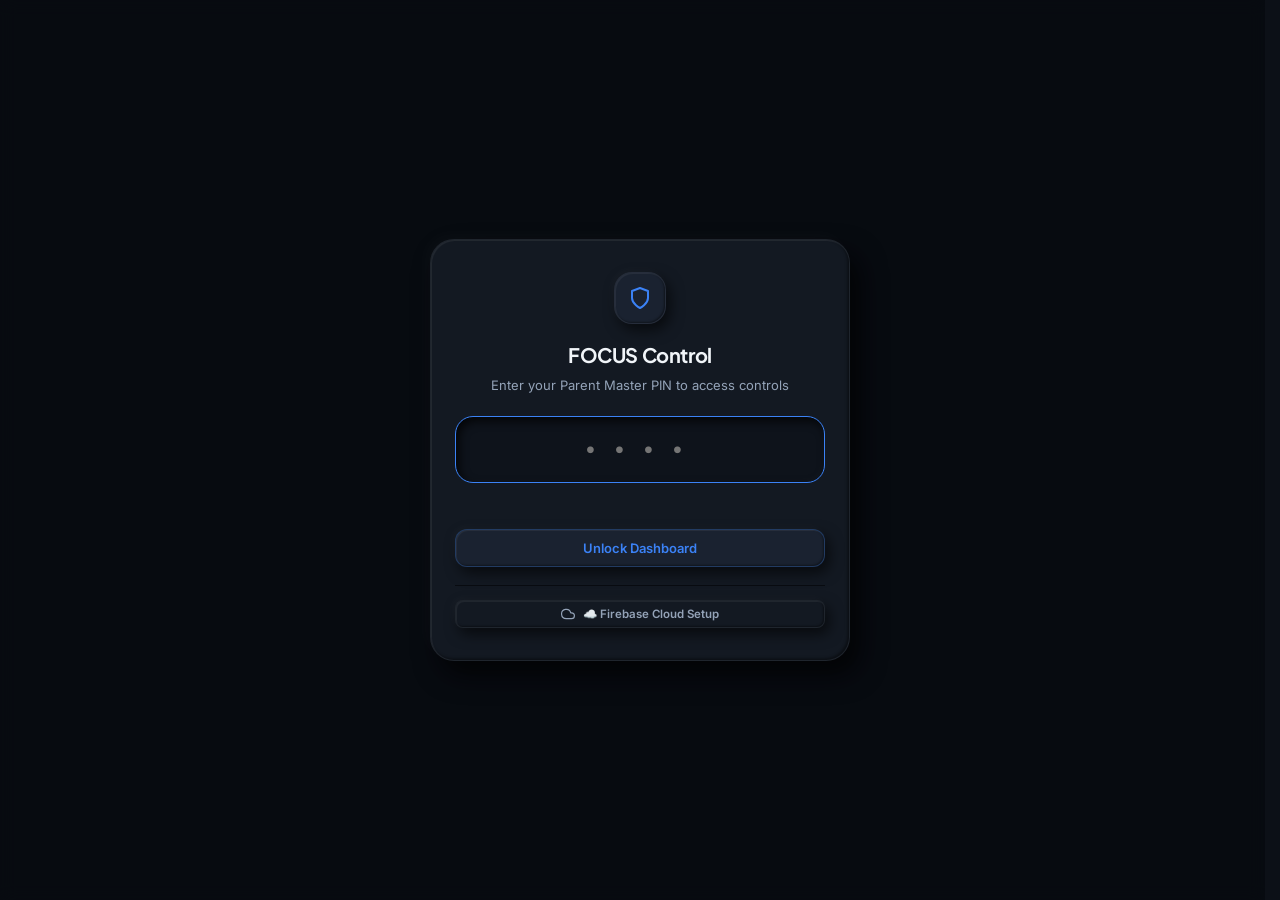
==== dashboard/index.html @ 0e3d41f2 "Add access requests notification system with Allow, Reject, View actions and Stitch-styled extension" ====
<!DOCTYPE html>
<html lang="en">

<head>
  <meta charset="UTF-8">
  <meta name="viewport"
    content="width=device-width, initial-scale=1.0, maximum-scale=1.0, user-scalable=no, viewport-fit=cover">
  <title>FOCUS | Parent Command Center</title>
  <link rel="stylesheet" href="style.css">
  <link rel="preconnect" href="https://fonts.googleapis.com">
  <link rel="preconnect" href="https://fonts.gstatic.com" crossorigin>
  <link
    href="https://fonts.googleapis.com/css2?family=Inter:wght@400;500;600;700&family=Plus+Jakarta+Sans:wght@500;600;700;800&family=JetBrains+Mono:wght@400;500;600&display=swap"
    rel="stylesheet">
</head>

<body>
  <!-- PIN Login Screen -->
  <div id="login-modal" class="modal-overlay">
    <div class="modal-card">
      <div class="brand-badge">
        <svg width="24" height="24" viewBox="0 0 24 24" fill="none" stroke="currentColor" stroke-width="2"
          stroke-linecap="round" stroke-linejoin="round">
          <path d="M12 22s8-4 8-10V5l-8-3-8 3v7c0 6 8 10 8 10z" />
        </svg>
      </div>
      <h2>FOCUS Control</h2>
      <p class="subtitle" id="login-subtitle">Enter Parent Master PIN to access console</p>

      <form id="login-form">
        <div class="pin-input-group">
          <input type="password" id="pin-input" maxlength="8" placeholder="••••" autocomplete="off" autofocus required
            inputmode="numeric">
        </div>
        <div id="login-error" class="error-msg"></div>
        <button type="submit" class="btn btn-primary btn-block">Unlock Dashboard</button>
      </form>

      <div style="margin-top: 18px; padding-top: 14px; border-top: 1px solid var(--border-rim); text-align: center;">
        <button type="button" id="login-cloud-btn" class="btn btn-secondary btn-sm" style="width: 100%;">
          <svg width="14" height="14" viewBox="0 0 24 24" fill="none" stroke="currentColor" stroke-width="2"
            stroke-linecap="round" stroke-linejoin="round">
            <path d="M18 10h-1.26A8 8 0 1 0 9 20h9a5 5 0 0 0 0-10z" />
          </svg>
          <span id="login-cloud-btn-text">Firebase Cloud Setup</span>
        </button>
      </div>
    </div>
  </div>

  <!-- Cloud Settings Modal (Global) -->
  <div id="cloud-modal" class="modal-overlay" style="display: none;">
    <div class="modal-card">
      <div class="brand-badge" style="color: var(--accent-sky);">
        <svg width="24" height="24" viewBox="0 0 24 24" fill="none" stroke="currentColor" stroke-width="2"
          stroke-linecap="round" stroke-linejoin="round">
          <path d="M18 10h-1.26A8 8 0 1 0 9 20h9a5 5 0 0 0 0-10z" />
        </svg>
      </div>
      <h2>Firebase Cloud Sync</h2>
      <p class="subtitle">Direct remote connection over 1,000+ km without ports or tunnels</p>

      <div style="margin-bottom: 12px; text-align: left;">
        <label
          style="display:block; font-size:11px; color:var(--text-dim); text-transform:uppercase; letter-spacing:0.04em; margin-bottom:5px; font-weight:600;">Database
          URL</label>
        <input type="text" id="cfg-fb-url" placeholder="https://your-project-rtdb.firebaseio.com"
          style="width: 100%; padding: 10px 12px; border-radius: var(--radius-md); border: 1px solid var(--border-rim); background: var(--bg-well); color: var(--text-main); font-size: 13px; outline: none;">
      </div>
      <div style="margin-bottom: 18px; text-align: left;">
        <label
          style="display:block; font-size:11px; color:var(--text-dim); text-transform:uppercase; letter-spacing:0.04em; margin-bottom:5px; font-weight:600;">Database
          Secret / Auth Token</label>
        <input type="password" id="cfg-fb-secret" placeholder="Paste your Firebase Secret here"
          style="width: 100%; padding: 10px 12px; border-radius: var(--radius-md); border: 1px solid var(--border-rim); background: var(--bg-well); color: var(--text-main); font-size: 13px; outline: none;">
      </div>

      <div style="display: flex; gap: 8px;">
        <button id="save-cloud-btn" class="btn btn-primary btn-block">Save Configuration</button>
        <button id="close-cloud-btn" class="btn btn-secondary">Close</button>
      </div>
    </div>
  </div>

  <!-- Main Dashboard App -->
  <div id="app-container" class="app-layout" style="display: none;">
    <!-- Top Header Bar -->
    <header class="header">
      <div class="brand">
        <div class="logo-icon">
          <svg width="20" height="20" viewBox="0 0 24 24" fill="none" stroke="currentColor" stroke-width="2"
            stroke-linecap="round" stroke-linejoin="round">
            <path d="M12 22s8-4 8-10V5l-8-3-8 3v7c0 6 8 10 8 10z" />
          </svg>
        </div>
        <div>
          <h1>FOCUS</h1>
          <span class="role-tag">Parent Command Center</span>
        </div>
      </div>
      <div class="status-container">
        <div class="status-pill online" id="status-pill">
          <span class="dot"></span>
          <span id="status-text">Connected</span>
        </div>
        <button id="cloud-cfg-btn" class="btn-icon" title="Cloud Setup">
          <svg width="15" height="15" viewBox="0 0 24 24" fill="none" stroke="currentColor" stroke-width="2"
            stroke-linecap="round" stroke-linejoin="round">
            <path d="M18 10h-1.26A8 8 0 1 0 9 20h9a5 5 0 0 0 0-10z" />
          </svg>
        </button>
        <button id="logout-btn" class="btn-icon" title="Lock Dashboard">
          <svg width="15" height="15" viewBox="0 0 24 24" fill="none" stroke="currentColor" stroke-width="2"
            stroke-linecap="round" stroke-linejoin="round">
            <rect x="3" y="11" width="18" height="11" rx="2" ry="2" />
            <path d="M7 11V7a5 5 0 0 1 10 0v4" />
          </svg>
        </button>
      </div>
    </header>

    <main class="content-grid">
      <!-- 1. System Power Actions -->
      <section class="card power-card">
        <div class="card-header">
          <h3>
            <div class="card-header-icon" style="color: var(--accent-sapphire);">
              <svg width="15" height="15" viewBox="0 0 24 24" fill="none" stroke="currentColor" stroke-width="2"
                stroke-linecap="round" stroke-linejoin="round">
                <polygon points="13 2 3 14 12 14 11 22 21 10 12 10 13 2" />
              </svg>
            </div>
            Hardware Power & Session
          </h3>
          <span class="badge">Win32 Native</span>
        </div>
        <div class="action-grid">
          <button class="btn btn-action" data-action="lock" id="btn-lock">
            <div class="btn-icon-large">
              <svg width="18" height="18" viewBox="0 0 24 24" fill="none" stroke="currentColor" stroke-width="2"
                stroke-linecap="round" stroke-linejoin="round">
                <rect x="3" y="11" width="18" height="11" rx="2" ry="2" />
                <path d="M7 11V7a5 5 0 0 1 10 0v4" />
              </svg>
            </div>
            <span class="btn-label">Lock PC</span>
          </button>
          <button class="btn btn-action" data-action="signout" id="btn-signout">
            <div class="btn-icon-large">
              <svg width="18" height="18" viewBox="0 0 24 24" fill="none" stroke="currentColor" stroke-width="2"
                stroke-linecap="round" stroke-linejoin="round">
                <path d="M9 21H5a2 2 0 0 1-2-2V5a2 2 0 0 1 2-2h4" />
                <polyline points="16 17 21 12 16 7" />
                <line x1="21" y1="12" x2="9" y2="12" />
              </svg>
            </div>
            <span class="btn-label">Sign Out</span>
          </button>
          <button class="btn btn-action" data-action="restart" id="btn-restart">
            <div class="btn-icon-large">
              <svg width="18" height="18" viewBox="0 0 24 24" fill="none" stroke="currentColor" stroke-width="2"
                stroke-linecap="round" stroke-linejoin="round">
                <polyline points="23 4 23 10 17 10" />
                <path d="M20.49 15a9 9 0 1 1-2.12-9.36L23 10" />
              </svg>
            </div>
            <span class="btn-label">Restart</span>
          </button>
          <button class="btn btn-action btn-danger" data-action="shutdown" id="btn-shutdown">
            <div class="btn-icon-large">
              <svg width="18" height="18" viewBox="0 0 24 24" fill="none" stroke="currentColor" stroke-width="2"
                stroke-linecap="round" stroke-linejoin="round">
                <path d="M18.36 6.64a9 9 0 1 1-12.73 0" />
                <line x1="12" y1="2" x2="12" y2="12" />
              </svg>
            </div>
            <span class="btn-label">Shutdown</span>
          </button>
        </div>
      </section>

      <!-- 2. Focus Mode & Keyboard Lock -->
      <section class="card">
        <div class="card-header">
          <h3>
            <div class="card-header-icon" style="color: var(--accent-indigo);">
              <svg width="15" height="15" viewBox="0 0 24 24" fill="none" stroke="currentColor" stroke-width="2"
                stroke-linecap="round" stroke-linejoin="round">
                <circle cx="12" cy="12" r="10" />
                <circle cx="12" cy="12" r="6" />
                <circle cx="12" cy="12" r="2" />
              </svg>
            </div>
            Focus Protocol & Input Guard
          </h3>
          <span class="badge badge-primary" id="focus-status-badge">Standby</span>
        </div>

        <!-- Focus Mode Toggle -->
        <div class="control-row">
          <div class="control-info">
            <h4>Strict Focus Mode</h4>
            <p><strong>OFF:</strong> Standard operation.<br><strong>ON:</strong> Restricts unapproved tasks &
              distractors.</p>
          </div>
          <label class="switch">
            <input type="checkbox" id="toggle-focus">
            <span class="slider"></span>
          </label>
        </div>

        <!-- Duration Selector -->
        <div class="duration-selector" id="duration-selector-wrap">
          <label>Lockout Duration:</label>
          <div class="duration-chips">
            <button class="chip active" data-mins="0">Unlimited</button>
            <button class="chip" data-mins="15">15m</button>
            <button class="chip" data-mins="30">30m</button>
            <button class="chip" data-mins="60">1h</button>
            <button class="chip" data-mins="120">2h</button>
          </div>
        </div>

        <hr class="divider">

        <!-- Keyboard Lock Toggle -->
        <div class="control-row">
          <div class="control-info">
            <h4>Hardware Keyboard Lock</h4>
            <p>Suppresses physical typing via low-level hook (Bypass: Ctrl+Alt+Shift+P)</p>
          </div>
          <label class="switch">
            <input type="checkbox" id="toggle-keylock">
            <span class="slider"></span>
          </label>
        </div>
      </section>

      <!-- 3. Browser Tab Limiter -->
      <section class="card">
        <div class="card-header">
          <h3>
            <div class="card-header-icon" style="color: var(--accent-amber);">
              <svg width="15" height="15" viewBox="0 0 24 24" fill="none" stroke="currentColor" stroke-width="2"
                stroke-linecap="round" stroke-linejoin="round">
                <path d="M14 2H6a2 2 0 0 0-2 2v16a2 2 0 0 0 2 2h12a2 2 0 0 0 2-2V8z" />
                <polyline points="14 2 14 8 20 8" />
                <line x1="16" y1="13" x2="8" y2="13" />
                <line x1="16" y1="17" x2="8" y2="17" />
                <polyline points="10 9 9 9 8 9" />
              </svg>
            </div>
            Browser Concurrency Limiter
          </h3>
          <span class="badge badge-accent" id="tab-count-badge">5 Tabs Max</span>
        </div>
        <p class="section-desc">Enforced in Chrome & Edge. Newly opened tabs exceeding this limit are terminated
          instantly.</p>

        <div class="tab-slider-wrap">
          <div class="slider-labels">
            <span>1 Tab (Strict)</span>
            <span id="tab-slider-val">5 Tabs</span>
            <span>15 Tabs</span>
          </div>
          <input type="range" id="tab-slider" min="1" max="15" value="5" step="1">
        </div>
      </section>

      <!-- 4. Live PC Monitor & Screen -->
      <section class="card">
        <div class="card-header">
          <h3>
            <div class="card-header-icon" style="color: var(--accent-emerald);">
              <svg width="15" height="15" viewBox="0 0 24 24" fill="none" stroke="currentColor" stroke-width="2"
                stroke-linecap="round" stroke-linejoin="round">
                <path d="M23 19a2 2 0 0 1-2 2H3a2 2 0 0 1-2-2V8a2 2 0 0 1 2-2h4l2-3h6l2 3h4a2 2 0 0 1 2 2z" />
                <circle cx="12" cy="13" r="4" />
              </svg>
            </div>
            Surveillance & Workstation Stream
          </h3>
          <button id="refresh-screen-btn" class="btn btn-sm btn-secondary">
            <svg width="13" height="13" viewBox="0 0 24 24" fill="none" stroke="currentColor" stroke-width="2"
              stroke-linecap="round" stroke-linejoin="round">
              <path d="M23 19a2 2 0 0 1-2 2H3a2 2 0 0 1-2-2V8a2 2 0 0 1 2-2h4l2-3h6l2 3h4a2 2 0 0 1 2 2z" />
              <circle cx="12" cy="13" r="4" />
            </svg>
            Screenshot
          </button>
        </div>

        <div class="monitor-info-box">
          <div class="info-row">
            <span class="info-label">Active App:</span>
            <span class="info-value highlight" id="active-app-name">Polling status...</span>
          </div>
          <div class="info-row">
            <span class="info-label">Window Title:</span>
            <span class="info-value" id="active-window-title">Idle</span>
          </div>
        </div>

        <!-- Screenshot Preview Container -->
        <div id="screenshot-container" class="screenshot-wrap" style="display: none;">
          <img id="screenshot-img" alt="Workstation Viewport Stream">
        </div>
      </section>

      <!-- 5. Access Requests & Notifications -->
      <section class="card full-width" id="section-access-requests">
        <div class="card-header">
          <h3>
            <div class="card-header-icon" style="color: var(--accent-emerald);">
              <svg width="15" height="15" viewBox="0 0 24 24" fill="none" stroke="currentColor" stroke-width="2"
                stroke-linecap="round" stroke-linejoin="round">
                <path d="M18 8A6 6 0 0 0 6 8c0 7-3 9-3 9h18s-3-2-3-9"></path>
                <path d="M13.73 21a2 2 0 0 1-3.46 0"></path>
              </svg>
            </div>
            Access Requests & Notifications
          </h3>
          <span class="badge badge-primary" id="pending-requests-badge">0 Pending</span>
        </div>
        <p class="section-desc">Study access requests submitted from your brother's PC. Approve to whitelist instantly,
          reject to dismiss, or view to inspect content first.</p>

        <div id="requests-list-container" class="requests-well">
          <div class="no-requests-msg" id="no-requests-placeholder">No pending access requests. System is operating
            normally.</div>
        </div>
      </section>

      <!-- 6. Whitelist Management -->
      <section class="card full-width">
        <div class="card-header">
          <h3>
            <div class="card-header-icon" style="color: var(--accent-violet);">
              <svg width="15" height="15" viewBox="0 0 24 24" fill="none" stroke="currentColor" stroke-width="2"
                stroke-linecap="round" stroke-linejoin="round">
                <path d="M22 11.08V12a10 10 0 1 1-5.93-9.14" />
                <polyline points="22 4 12 14.01 9 11.01" />
              </svg>
            </div>
            Whitelist Governance Tray
          </h3>
          <span class="badge">Policy Sync</span>
        </div>

        <div class="whitelist-tabs">
          <button class="tab-btn active" data-tab="apps">
            <span
              style="display:inline-block; width:6px; height:6px; border-radius:50%; background:var(--accent-sapphire); margin-right:4px;"></span>
            Allowed Apps
          </button>
          <button class="tab-btn" data-tab="sites">
            <span
              style="display:inline-block; width:6px; height:6px; border-radius:50%; background:var(--accent-emerald); margin-right:4px;"></span>
            Allowed Websites
          </button>
          <button class="tab-btn" data-tab="channels">
            <span
              style="display:inline-block; width:6px; height:6px; border-radius:50%; background:var(--accent-coral); margin-right:4px;"></span>
            YouTube Channels
          </button>
          <button class="tab-btn" data-tab="installed">
            <span
              style="display:inline-block; width:6px; height:6px; border-radius:50%; background:var(--accent-violet); margin-right:4px;"></span>
            Installed Software
          </button>
        </div>

        <!-- Apps Panel -->
        <div class="tab-panel active" id="panel-apps">
          <div class="tag-input-row">
            <input type="text" id="input-app" placeholder="e.g. code.exe, word.exe, notepad.exe">
            <button class="btn btn-primary" id="btn-add-app">+ Add</button>
          </div>
          <div class="tag-cloud" id="tag-cloud-apps"></div>
        </div>

        <!-- Websites Panel -->
        <div class="tab-panel" id="panel-sites">
          <div class="tag-input-row">
            <input type="text" id="input-site" placeholder="e.g. khanacademy.org, wikipedia.org, github.com">
            <button class="btn btn-primary" id="btn-add-site">+ Add</button>
          </div>
          <div class="tag-cloud" id="tag-cloud-sites"></div>
        </div>

        <!-- YouTube Channels Panel -->
        <div class="tab-panel" id="panel-channels">
          <div class="tag-input-row">
            <input type="text" id="input-channel" placeholder="e.g. @freecodecamp, @khanacademy, @veritasium">
            <button class="btn btn-primary" id="btn-add-channel">+ Add</button>
          </div>
          <div class="tag-cloud" id="tag-cloud-channels"></div>
        </div>

        <!-- Installed Apps Panel -->
        <div class="tab-panel" id="panel-installed">
          <div class="tag-input-row">
            <input type="text" id="search-installed"
              placeholder="Search registry software (e.g. Chrome, Blender, VS Code)...">
            <button class="btn btn-secondary" id="btn-refresh-installed">Scan</button>
          </div>
          <div id="installed-apps-list" class="installed-apps-table">
            <div style="color: var(--text-dim); padding: 14px;">Querying installed workstation software...</div>
          </div>
        </div>
      </section>

      <!-- 6. Remote App Maintenance & GitHub Sync -->
      <section class="card full-width">
        <div class="card-header">
          <h3>
            <div class="card-header-icon" style="color: var(--accent-sky);">
              <svg width="15" height="15" viewBox="0 0 24 24" fill="none" stroke="currentColor" stroke-width="2"
                stroke-linecap="round" stroke-linejoin="round">
                <polyline points="16 18 22 12 16 6" />
                <polyline points="8 6 2 12 8 18" />
              </svg>
            </div>
            Remote Maintenance & Code Sync
          </h3>
        </div>
        <p class="section-desc">
          Pulls latest updates, bug fixes, and security patches from GitHub origin main directly onto the workstation.
          The background sentinel watchdog automatically resurrects the service with zero physical intervention
          required.
        </p>
        <div style="display: flex; flex-direction: column; gap: 10px;">
          <div style="display: flex; gap: 10px; align-items: center; flex-wrap: wrap;">
            <button id="btn-remote-update" class="btn btn-primary">
              <svg width="14" height="14" viewBox="0 0 24 24" fill="none" stroke="currentColor" stroke-width="2"
                stroke-linecap="round" stroke-linejoin="round">
                <polyline points="23 4 23 10 17 10" />
                <path d="M20.49 15a9 9 0 1 1-2.12-9.36L23 10" />
              </svg>
              <span id="btn-remote-update-text">Sync & Update from GitHub</span>
            </button>
            <span id="update-status-badge" class="badge" style="display: none;"></span>
          </div>
          <div id="update-output-box"
            style="display: none; background: var(--bg-well-deep); box-shadow: var(--neu-recessed); border: 1px solid var(--border-rim); border-radius: var(--radius-md); padding: 12px; font-family: 'JetBrains Mono', monospace; font-size: 11px; color: var(--accent-emerald); white-space: pre-wrap; max-height: 160px; overflow-y: auto;">
          </div>
        </div>
      </section>
    </main>
  </div>

  <script src="app.js"></script>
</body>

</html>
---- dashboard/style.css ----
/**
 * FOCUS Parent Command Center
 * Professional Dark Neumorphism Design System (Mobile-First & Tactile Industrial)
 * Balanced & Harmonious Hardware Color Tones • 100% Touch Responsive
 */

@import url('https://fonts.googleapis.com/css2?family=Inter:wght@400;500;600;700&family=Plus+Jakarta+Sans:wght@500;600;700;800&family=JetBrains+Mono:wght@400;500;600&display=swap');

:root {
  /* Midnight Slate Substrates */
  --bg-canvas: #0c1017;
  --bg-panel: #131922;
  --bg-panel-high: #1a2230;
  --bg-panel-highest: #222c3d;
  --bg-well: #0e131b;
  --bg-well-deep: #080b10;

  /* Structural Borders */
  --border-subtle: rgba(255, 255, 255, 0.05);
  --border-rim: rgba(0, 0, 0, 0.5);

  /* Curated Hardware Color Accents (Professional, non-neon, powder-finish) */
  --accent-sapphire: #3b82f6;
  --accent-sapphire-dim: rgba(59, 130, 246, 0.15);
  --accent-indigo: #6366f1;
  --accent-indigo-dim: rgba(99, 102, 241, 0.15);
  --accent-emerald: #10b981;
  --accent-emerald-dim: rgba(16, 185, 129, 0.15);
  --accent-amber: #f59e0b;
  --accent-amber-dim: rgba(245, 158, 11, 0.15);
  --accent-coral: #ef4444;
  --accent-coral-dim: rgba(239, 68, 68, 0.15);
  --accent-violet: #8b5cf6;
  --accent-violet-dim: rgba(139, 92, 246, 0.15);
  --accent-sky: #0ea5e9;

  /* Typography Colors */
  --text-main: #f1f5f9;
  --text-secondary: #94a3b8;
  --text-dim: #64748b;
  --text-inverse: #0b0f17;

  /* Dual-Direction Neumorphic Shadow Tokens */
  --neu-extrusion: 10px 14px 26px rgba(0, 0, 0, 0.65), -5px -5px 16px rgba(255, 255, 255, 0.025),
    inset 1px 1px 1px rgba(255, 255, 255, 0.08), inset -1.5px -1.5px 3px rgba(0, 0, 0, 0.45);

  --neu-extrusion-sm: 4px 6px 14px rgba(0, 0, 0, 0.6), -2px -2px 8px rgba(255, 255, 255, 0.03),
    inset 1px 1px 1px rgba(255, 255, 255, 0.07), inset -1px -1px 2px rgba(0, 0, 0, 0.4);

  --neu-recessed: inset 3px 4px 10px rgba(0, 0, 0, 0.75), inset -2px -2px 6px rgba(255, 255, 255, 0.025);
  --neu-recessed-shallow: inset 2px 2px 6px rgba(0, 0, 0, 0.6), inset -1px -1px 3px rgba(255, 255, 255, 0.02);

  --neu-pressed: 1px 2px 4px rgba(0, 0, 0, 0.45), inset 2px 3px 7px rgba(0, 0, 0, 0.75), inset -1px -1px 2px rgba(255, 255, 255, 0.03);

  /* Ergonomic Radii */
  --radius-sm: 8px;
  --radius-md: 12px;
  --radius-lg: 18px;
  --radius-xl: 24px;
  --radius-full: 9999px;

  /* Motion */
  --anim-fast: 0.16s cubic-bezier(0.25, 1, 0.5, 1);
}

/* Base Reset */
*,
*::before,
*::after {
  box-sizing: border-box;
  margin: 0;
  padding: 0;
  -webkit-tap-highlight-color: transparent;
}

html {
  color-scheme: dark;
  scrollbar-gutter: stable;
  overflow-y: scroll;
}

body {
  background-color: var(--bg-canvas);
  color: var(--text-main);
  font-family: 'Inter', -apple-system, BlinkMacSystemFont, sans-serif;
  line-height: 1.5;
  min-height: 100vh;
  display: flex;
  flex-direction: column;
  overflow-x: hidden;
}

/* Typography */
h1,
h2,
h3,
h4,
.brand-text {
  font-family: 'Plus Jakarta Sans', sans-serif;
  letter-spacing: -0.02em;
  font-weight: 700;
}

/* Modal Overlay */
.modal-overlay {
  position: fixed;
  inset: 0;
  background: rgba(8, 11, 16, 0.94);
  backdrop-filter: blur(8px);
  display: flex;
  align-items: center;
  justify-content: center;
  z-index: 1000;
  padding: 16px;
}

.modal-card {
  background: var(--bg-panel);
  box-shadow: var(--neu-extrusion);
  border: 1px solid var(--border-subtle);
  border-radius: var(--radius-xl);
  padding: 32px 24px;
  max-width: 420px;
  width: 100%;
  text-align: center;
}

.brand-badge {
  width: 52px;
  height: 52px;
  margin: 0 auto 16px;
  border-radius: var(--radius-lg);
  background: var(--bg-panel-high);
  box-shadow: var(--neu-extrusion-sm);
  display: flex;
  align-items: center;
  justify-content: center;
  color: var(--accent-sapphire);
  border: 1px solid var(--border-subtle);
}

.modal-card h2 {
  font-size: 20px;
  margin-bottom: 6px;
  color: var(--text-main);
}

.subtitle {
  color: var(--text-secondary);
  font-size: 13px;
  margin-bottom: 22px;
  line-height: 1.45;
}

.pin-input-group {
  margin-bottom: 14px;
}

.pin-input-group input {
  width: 100%;
  font-family: 'JetBrains Mono', monospace;
  font-size: 28px;
  letter-spacing: 12px;
  text-align: center;
  padding: 14px;
  border-radius: var(--radius-lg);
  border: 1px solid var(--border-rim);
  background: var(--bg-well);
  box-shadow: var(--neu-recessed);
  color: var(--text-main);
  outline: none;
  transition: var(--anim-fast);
}

.pin-input-group input:focus {
  border-color: var(--accent-sapphire);
}

.error-msg {
  color: var(--accent-coral);
  font-size: 12px;
  font-weight: 500;
  min-height: 18px;
  margin-bottom: 14px;
}

/* App Container Layout (Mobile-First) */
.app-layout {
  max-width: 1140px;
  margin: 0 auto;
  width: 100%;
  padding: 14px 14px 80px;
  display: flex;
  flex-direction: column;
  gap: 16px;
}

@media (min-width: 640px) {
  .app-layout {
    padding: 24px 20px 80px;
    gap: 22px;
  }
}

/* Top Header Bar */
.header {
  display: flex;
  align-items: center;
  justify-content: space-between;
  padding: 12px 14px;
  background: var(--bg-panel);
  box-shadow: var(--neu-extrusion);
  border: 1px solid var(--border-subtle);
  border-radius: var(--radius-lg);
}

@media (min-width: 640px) {
  .header {
    padding: 16px 20px;
  }
}

.brand {
  display: flex;
  align-items: center;
  gap: 10px;
}

@media (min-width: 640px) {
  .brand {
    gap: 14px;
  }
}

.logo-icon {
  width: 38px;
  height: 38px;
  border-radius: var(--radius-md);
  background: var(--bg-panel-high);
  box-shadow: var(--neu-extrusion-sm);
  display: flex;
  align-items: center;
  justify-content: center;
  color: var(--accent-sapphire);
  border: 1px solid var(--border-subtle);
  flex-shrink: 0;
}

@media (min-width: 640px) {
  .logo-icon {
    width: 42px;
    height: 42px;
  }
}

.brand h1 {
  font-size: 16px;
  line-height: 1.1;
  color: var(--text-main);
}

@media (min-width: 640px) {
  .brand h1 {
    font-size: 18px;
  }
}

.role-tag {
  font-size: 10px;
  color: var(--text-dim);
  text-transform: uppercase;
  letter-spacing: 0.05em;
  font-weight: 600;
  display: block;
}

@media (min-width: 640px) {
  .role-tag {
    font-size: 11px;
  }
}

.status-container {
  display: flex;
  align-items: center;
  gap: 8px;
}

@media (min-width: 640px) {
  .status-container {
    gap: 10px;
  }
}

.status-pill {
  display: inline-flex;
  align-items: center;
  gap: 6px;
  padding: 5px 10px;
  border-radius: var(--radius-full);
  background: var(--bg-well);
  box-shadow: var(--neu-recessed-shallow);
  border: 1px solid var(--border-rim);
  font-size: 11px;
  font-weight: 600;
  color: var(--text-secondary);
}

@media (min-width: 640px) {
  .status-pill {
    padding: 6px 14px;
    font-size: 12px;
    gap: 8px;
  }
}

.status-pill .dot {
  width: 7px;
  height: 7px;
  border-radius: var(--radius-full);
  background: var(--text-dim);
  flex-shrink: 0;
}

.status-pill.online {
  color: var(--accent-emerald);
  border-color: rgba(16, 185, 129, 0.3);
}

.status-pill.online .dot {
  background: var(--accent-emerald);
  box-shadow: 0 0 6px rgba(16, 185, 129, 0.5);
}

.status-pill.offline {
  color: var(--accent-coral);
  border-color: rgba(239, 68, 68, 0.3);
}

.status-pill.offline .dot {
  background: var(--accent-coral);
}

.emergency-shortcut-badge {
  display: none;
  align-items: center;
  gap: 6px;
  padding: 6px 12px;
  border-radius: var(--radius-md);
  background: var(--bg-well);
  box-shadow: var(--neu-recessed-shallow);
  border: 1px solid var(--border-rim);
  font-family: 'JetBrains Mono', monospace;
  font-size: 11px;
  color: var(--accent-amber);
}

@media (min-width: 900px) {
  .emergency-shortcut-badge {
    display: inline-flex;
  }
}

/* Tactile Icon Buttons */
.btn-icon {
  width: 36px;
  height: 36px;
  border-radius: var(--radius-md);
  background: var(--bg-panel-high);
  box-shadow: var(--neu-extrusion-sm);
  border: 1px solid var(--border-subtle);
  color: var(--text-secondary);
  display: flex;
  align-items: center;
  justify-content: center;
  cursor: pointer;
  transition: var(--anim-fast);
  outline: none;
  flex-shrink: 0;
}

@media (min-width: 640px) {
  .btn-icon {
    width: 38px;
    height: 38px;
  }
}

.btn-icon:hover {
  color: var(--text-main);
  border-color: rgba(255, 255, 255, 0.1);
}

.btn-icon:active {
  box-shadow: var(--neu-pressed);
  transform: translateY(1px);
}

/* Grid Layout */
.content-grid {
  display: grid;
  grid-template-columns: minmax(0, 1fr);
  gap: 16px;
}

@media (min-width: 860px) {
  .content-grid {
    grid-template-columns: repeat(2, minmax(0, 1fr));
    gap: 20px;
  }

  .full-width {
    grid-column: span 2;
  }
}

/* Neumorphic Cards */
.card {
  background: var(--bg-panel);
  box-shadow: var(--neu-extrusion);
  border: 1px solid var(--border-subtle);
  border-radius: var(--radius-lg);
  padding: 16px;
  display: flex;
  flex-direction: column;
  gap: 14px;
  min-width: 0;
  overflow: hidden;
  contain: paint;
}

@media (min-width: 640px) {
  .card {
    padding: 22px;
    gap: 18px;
  }
}

.card-header {
  display: flex;
  align-items: center;
  justify-content: space-between;
  gap: 8px;
}

.card-header h3 {
  font-size: 15px;
  color: var(--text-main);
  display: flex;
  align-items: center;
  gap: 8px;
}

@media (min-width: 640px) {
  .card-header h3 {
    font-size: 16px;
  }
}

.card-header-icon {
  display: inline-flex;
  align-items: center;
  justify-content: center;
  width: 24px;
  height: 24px;
  border-radius: var(--radius-sm);
  background: var(--bg-well);
  box-shadow: var(--neu-recessed-shallow);
  border: 1px solid var(--border-rim);
  flex-shrink: 0;
}

.section-desc {
  font-size: 12px;
  color: var(--text-dim);
  line-height: 1.45;
}

/* Badges */
.badge {
  font-size: 11px;
  font-weight: 600;
  padding: 3px 9px;
  border-radius: var(--radius-sm);
  background: var(--bg-well);
  box-shadow: var(--neu-recessed-shallow);
  border: 1px solid var(--border-rim);
  color: var(--text-secondary);
  letter-spacing: 0.02em;
  white-space: nowrap;
}

.badge-primary {
  color: var(--accent-sapphire);
  background: var(--accent-sapphire-dim);
  border-color: rgba(59, 130, 246, 0.3);
}

.badge-accent {
  color: var(--accent-amber);
  background: var(--accent-amber-dim);
  border-color: rgba(245, 158, 11, 0.3);
}

.badge-success {
  color: var(--accent-emerald);
  background: var(--accent-emerald-dim);
  border-color: rgba(16, 185, 129, 0.3);
}

/* Section 1: Power Action Buttons Grid */
.action-grid {
  display: grid;
  grid-template-columns: repeat(2, 1fr);
  gap: 12px;
}

@media (min-width: 640px) {
  .action-grid {
    grid-template-columns: repeat(4, 1fr);
    gap: 14px;
  }
}

.btn-action {
  background: var(--bg-panel-high);
  box-shadow: var(--neu-extrusion-sm);
  border: 1px solid var(--border-subtle);
  border-radius: var(--radius-md);
  padding: 14px 10px;
  display: flex;
  flex-direction: column;
  align-items: center;
  gap: 8px;
  cursor: pointer;
  color: var(--text-main);
  transition: var(--anim-fast);
  outline: none;
  min-height: 88px;
  justify-content: center;
}

.btn-action:hover {
  color: #fff;
  border-color: rgba(255, 255, 255, 0.1);
}

.btn-action:active {
  box-shadow: var(--neu-pressed);
  transform: translateY(1.5px);
}

.btn-icon-large {
  width: 38px;
  height: 38px;
  border-radius: var(--radius-md);
  background: var(--bg-well);
  box-shadow: var(--neu-recessed-shallow);
  border: 1px solid var(--border-rim);
  display: flex;
  align-items: center;
  justify-content: center;
  transition: var(--anim-fast);
}

/* Individual Power Button Colors */
#btn-lock .btn-icon-large {
  color: var(--accent-sapphire);
  border-color: rgba(59, 130, 246, 0.25);
  background: rgba(59, 130, 246, 0.08);
}

#btn-signout .btn-icon-large {
  color: var(--accent-amber);
  border-color: rgba(245, 158, 11, 0.25);
  background: rgba(245, 158, 11, 0.08);
}

#btn-restart .btn-icon-large {
  color: var(--accent-emerald);
  border-color: rgba(16, 185, 129, 0.25);
  background: rgba(16, 185, 129, 0.08);
}

#btn-shutdown .btn-icon-large {
  color: var(--accent-coral);
  border-color: rgba(239, 68, 68, 0.25);
  background: rgba(239, 68, 68, 0.08);
}

.btn-label {
  font-size: 12px;
  font-weight: 600;
  text-align: center;
}

@media (min-width: 640px) {
  .btn-label {
    font-size: 13px;
  }
}

/* Section 2: Controls & Chunky Recessed Toggle Switches */
.control-row {
  display: flex;
  align-items: center;
  justify-content: space-between;
  gap: 12px;
}

.control-info h4 {
  font-size: 13.5px;
  margin-bottom: 2px;
  color: var(--text-main);
}

@media (min-width: 640px) {
  .control-info h4 {
    font-size: 14px;
  }
}

.control-info p {
  font-size: 11.5px;
  color: var(--text-dim);
  line-height: 1.4;
}

@media (min-width: 640px) {
  .control-info p {
    font-size: 12px;
  }
}

/* Chunky Recessed Toggle Switch */
.switch {
  position: relative;
  display: inline-block;
  width: 58px;
  height: 30px;
  flex-shrink: 0;
}

@media (min-width: 640px) {
  .switch {
    width: 62px;
    height: 32px;
  }
}

.switch input {
  opacity: 0;
  width: 0;
  height: 0;
}

.slider {
  position: absolute;
  cursor: pointer;
  inset: 0;
  background-color: var(--bg-well);
  box-shadow: var(--neu-recessed);
  border: 1px solid var(--border-rim);
  border-radius: var(--radius-full);
  transition: var(--anim-fast);
}

.slider::before {
  position: absolute;
  content: "";
  height: 20px;
  width: 20px;
  left: 4px;
  bottom: 4px;
  background-color: var(--bg-panel-highest);
  box-shadow: 2px 3px 6px rgba(0, 0, 0, 0.5), inset 1px 1px 1px rgba(255, 255, 255, 0.15);
  border-radius: var(--radius-full);
  transition: var(--anim-fast);
}

@media (min-width: 640px) {
  .slider::before {
    height: 22px;
    width: 22px;
    left: 5px;
  }
}

input:checked+.slider {
  background-color: rgba(16, 185, 129, 0.12);
  border-color: rgba(16, 185, 129, 0.35);
}

input:checked+.slider::before {
  transform: translateX(28px);
  background-color: var(--accent-emerald);
  box-shadow: 2px 3px 6px rgba(0, 0, 0, 0.6), inset 1px 1px 1px rgba(255, 255, 255, 0.3);
}

@media (min-width: 640px) {
  input:checked+.slider::before {
    transform: translateX(30px);
  }
}

/* Duration Selector Segmented Chips */
.duration-selector {
  display: flex;
  flex-direction: column;
  gap: 8px;
}

.duration-selector label {
  font-size: 11px;
  font-weight: 600;
  color: var(--text-dim);
  text-transform: uppercase;
  letter-spacing: 0.04em;
}

.duration-chips {
  display: flex;
  gap: 4px;
  background: var(--bg-well);
  box-shadow: var(--neu-recessed-shallow);
  border: 1px solid var(--border-rim);
  padding: 4px;
  border-radius: var(--radius-md);
  overflow-x: auto;
  -webkit-overflow-scrolling: touch;
}

.chip {
  flex: 1;
  min-width: 48px;
  text-align: center;
  padding: 8px 4px;
  border-radius: var(--radius-sm);
  background: transparent;
  border: none;
  color: var(--text-secondary);
  font-size: 11.5px;
  font-weight: 600;
  cursor: pointer;
  transition: var(--anim-fast);
  white-space: nowrap;
}

.chip:hover {
  color: var(--text-main);
}

.chip.active {
  background: var(--bg-panel-high);
  box-shadow: var(--neu-extrusion-sm);
  color: var(--accent-sapphire);
  border: 1px solid rgba(59, 130, 246, 0.3);
}

.divider {
  border: 0;
  height: 1px;
  background: var(--border-rim);
  margin: 4px 0;
}

/* Section 3: Browser Tab Limiter Slider */
.tab-slider-wrap {
  display: flex;
  flex-direction: column;
  gap: 12px;
  padding: 12px 14px;
  border-radius: var(--radius-md);
  background: var(--bg-well);
  box-shadow: var(--neu-recessed-shallow);
  border: 1px solid var(--border-rim);
}

.slider-labels {
  display: flex;
  justify-content: space-between;
  font-size: 11.5px;
  color: var(--text-dim);
}

.slider-labels #tab-slider-val {
  color: var(--accent-amber);
  font-weight: 700;
  font-family: 'JetBrains Mono', monospace;
}

/* Range Input */
input[type="range"] {
  -webkit-appearance: none;
  width: 100%;
  height: 8px;
  border-radius: var(--radius-full);
  background: linear-gradient(90deg, #10b981 0%, #3b82f6 50%, #f59e0b 100%);
  outline: none;
}

input[type="range"]::-webkit-slider-thumb {
  -webkit-appearance: none;
  appearance: none;
  width: 24px;
  height: 24px;
  border-radius: var(--radius-full);
  background: var(--bg-panel-highest);
  box-shadow: var(--neu-extrusion-sm);
  border: 1.5px solid rgba(255, 255, 255, 0.2);
  cursor: pointer;
  transition: var(--anim-fast);
}

input[type="range"]::-webkit-slider-thumb:active {
  box-shadow: var(--neu-pressed);
  background: var(--accent-sapphire);
}

/* Section 4: Live Surveillance & Screen Telemetry */
.monitor-info-box {
  background: var(--bg-well);
  box-shadow: var(--neu-recessed-shallow);
  border: 1px solid var(--border-rim);
  border-radius: var(--radius-md);
  padding: 12px 14px;
  display: flex;
  flex-direction: column;
  gap: 8px;
  min-width: 0;
  overflow: hidden;
}

.info-row {
  display: flex;
  justify-content: space-between;
  align-items: center;
  gap: 12px;
  font-size: 12px;
  min-width: 0;
  width: 100%;
}

.info-label {
  color: var(--text-dim);
  font-weight: 500;
  flex-shrink: 0;
}

.info-value {
  color: var(--text-secondary);
  font-family: 'JetBrains Mono', monospace;
  font-size: 11.5px;
  text-align: right;
  overflow: hidden;
  text-overflow: ellipsis;
  white-space: nowrap;
  max-width: calc(100% - 95px);
  min-width: 0;
  flex: 1 1 auto;
}

.info-value.highlight {
  color: var(--accent-sky);
  font-weight: 600;
}

.screenshot-wrap {
  width: 100%;
  border-radius: var(--radius-md);
  overflow: hidden;
  background: var(--bg-well-deep);
  box-shadow: var(--neu-recessed);
  border: 1px solid var(--border-rim);
  display: flex;
  align-items: center;
  justify-content: center;
  margin-top: 4px;
}

.screenshot-wrap img {
  width: 100%;
  height: auto;
  display: block;
}

/* Section 5: Whitelist Tray */
.whitelist-tabs {
  display: flex;
  gap: 4px;
  background: var(--bg-well);
  box-shadow: var(--neu-recessed-shallow);
  border: 1px solid var(--border-rim);
  padding: 4px;
  border-radius: var(--radius-md);
  overflow-x: auto;
  -webkit-overflow-scrolling: touch;
}

.tab-btn {
  flex: 1;
  min-width: 90px;
  text-align: center;
  padding: 8px 10px;
  border-radius: var(--radius-sm);
  background: transparent;
  border: none;
  color: var(--text-secondary);
  font-size: 11.5px;
  font-weight: 600;
  cursor: pointer;
  transition: var(--anim-fast);
  white-space: nowrap;
}

.tab-btn:hover {
  color: var(--text-main);
}

.tab-btn.active {
  background: var(--bg-panel-high);
  box-shadow: var(--neu-extrusion-sm);
  color: var(--accent-sapphire);
  border: 1px solid rgba(59, 130, 246, 0.3);
}

.tab-panel {
  display: none;
  flex-direction: column;
  gap: 12px;
}

.tab-panel.active {
  display: flex;
}

.tag-input-row {
  display: flex;
  gap: 8px;
}

.tag-input-row input {
  flex: 1;
  min-width: 0;
  padding: 10px 12px;
  background: var(--bg-well);
  box-shadow: var(--neu-recessed-shallow);
  border: 1px solid var(--border-rim);
  border-radius: var(--radius-md);
  color: var(--text-main);
  font-size: 12.5px;
  outline: none;
}

.tag-input-row input:focus {
  border-color: var(--accent-sapphire);
}

.tag-cloud {
  display: flex;
  flex-wrap: wrap;
  gap: 8px;
  padding: 12px;
  background: var(--bg-well);
  box-shadow: var(--neu-recessed-shallow);
  border: 1px solid var(--border-rim);
  border-radius: var(--radius-md);
  min-height: 70px;
  align-content: flex-start;
}

/* Tags / Chips */
.tag,
.tag-chip {
  display: inline-flex;
  align-items: center;
  gap: 8px;
  padding: 5px 10px;
  background: var(--bg-panel-high);
  box-shadow: var(--neu-extrusion-sm);
  border: 1px solid rgba(59, 130, 246, 0.25);
  border-radius: var(--radius-sm);
  font-size: 11.5px;
  font-weight: 500;
  color: #dbeafe;
}

#panel-sites .tag {
  border-color: rgba(16, 185, 129, 0.25);
  color: #d1fae5;
}

#panel-channels .tag {
  border-color: rgba(239, 68, 68, 0.25);
  color: #fee2e2;
}

.tag .tag-remove,
.tag-chip .remove-btn {
  background: none;
  border: none;
  color: var(--text-dim);
  cursor: pointer;
  font-size: 15px;
  line-height: 1;
  display: flex;
  align-items: center;
  padding: 0;
  transition: var(--anim-fast);
}

.tag .tag-remove:hover,
.tag-chip .remove-btn:hover {
  color: var(--accent-coral);
}

.installed-apps-table {
  background: var(--bg-well);
  box-shadow: var(--neu-recessed-shallow);
  border: 1px solid var(--border-rim);
  border-radius: var(--radius-md);
  max-height: 300px;
  overflow-y: auto;
  font-size: 12px;
}

.app-item-row,
.installed-app-row {
  display: flex;
  align-items: center;
  justify-content: space-between;
  padding: 10px 12px;
  border-bottom: 1px solid var(--border-rim);
  gap: 10px;
  transition: var(--anim-fast);
}

.app-item-row:last-child,
.installed-app-row:last-child {
  border-bottom: none;
}

.app-item-row:hover,
.installed-app-row:hover {
  background: rgba(255, 255, 255, 0.02);
}

.app-meta {
  display: flex;
  flex-direction: column;
  gap: 2px;
  overflow: hidden;
}

.app-name {
  font-size: 12.5px;
  font-weight: 600;
  color: var(--text-main);
  white-space: nowrap;
  overflow: hidden;
  text-overflow: ellipsis;
}

.app-details {
  display: flex;
  gap: 6px;
  font-size: 10.5px;
  color: var(--text-dim);
  font-family: 'JetBrains Mono', monospace;
}

.app-exe {
  color: var(--accent-sapphire);
}

.app-publisher {
  color: var(--text-dim);
}

/* Button Classes */
.btn {
  font-family: inherit;
  font-size: 12.5px;
  font-weight: 600;
  padding: 9px 16px;
  border-radius: var(--radius-md);
  border: 1px solid var(--border-subtle);
  cursor: pointer;
  transition: var(--anim-fast);
  outline: none;
  display: inline-flex;
  align-items: center;
  justify-content: center;
  gap: 6px;
  white-space: nowrap;
}

@media (min-width: 640px) {
  .btn {
    font-size: 13px;
    padding: 10px 18px;
    gap: 8px;
  }
}

.btn-primary {
  background: var(--bg-panel-high);
  box-shadow: var(--neu-extrusion-sm);
  color: var(--accent-sapphire);
  border-color: rgba(59, 130, 246, 0.25);
}

.btn-primary:hover {
  color: #fff;
  border-color: rgba(59, 130, 246, 0.5);
}

.btn-primary:active {
  box-shadow: var(--neu-pressed);
  transform: translateY(1.5px);
}

.btn-secondary {
  background: var(--bg-panel);
  box-shadow: var(--neu-extrusion-sm);
  color: var(--text-secondary);
}

.btn-secondary:hover {
  color: var(--text-main);
}

.btn-secondary:active {
  box-shadow: var(--neu-pressed);
  transform: translateY(1.5px);
}

.btn-sm {
  padding: 6px 12px;
  font-size: 11.5px;
  border-radius: var(--radius-sm);
}

.btn-block {
  width: 100%;
}

/* ==========================================================================
   Section 5: Student Access Requests & Notifications
   ========================================================================== */
.requests-well {
  background: var(--bg-well);
  box-shadow: var(--neu-recessed-shallow);
  border: 1px solid var(--border-rim);
  border-radius: var(--radius-md);
  padding: 12px;
  display: flex;
  flex-direction: column;
  gap: 10px;
  max-height: 420px;
  overflow-y: auto;
}

.no-requests-msg {
  text-align: center;
  padding: 28px 16px;
  color: var(--text-dim);
  font-size: 13px;
  font-weight: 500;
  display: flex;
  flex-direction: column;
  align-items: center;
  gap: 8px;
}

.request-card {
  background: var(--bg-panel);
  border: 1px solid var(--border-subtle);
  border-radius: var(--radius-md);
  box-shadow: var(--neu-extrusion-sm);
  padding: 14px 16px;
  display: flex;
  flex-direction: column;
  gap: 12px;
  transition: var(--anim-fast);
}

.request-card:hover {
  border-color: rgba(255, 255, 255, 0.08);
}

.request-card.status-approved {
  opacity: 0.65;
  border-left: 3px solid var(--accent-emerald);
}

.request-card.status-rejected {
  opacity: 0.55;
  border-left: 3px solid var(--accent-coral);
}

.request-card-info {
  display: flex;
  align-items: flex-start;
  gap: 12px;
  min-width: 0;
  flex: 1;
}

.request-type-icon {
  width: 36px;
  height: 36px;
  min-width: 36px;
  border-radius: var(--radius-sm);
  background: var(--bg-panel-highest);
  border: 1px solid var(--border-subtle);
  display: flex;
  align-items: center;
  justify-content: center;
  color: var(--accent-sapphire);
}

.request-type-icon.icon-channel {
  color: var(--accent-amber);
  background: rgba(245, 158, 11, 0.08);
  border-color: rgba(245, 158, 11, 0.2);
}

.request-type-icon.icon-video {
  color: var(--accent-coral);
  background: rgba(239, 68, 68, 0.08);
  border-color: rgba(239, 68, 68, 0.2);
}

.request-type-icon.icon-website {
  color: var(--accent-sapphire);
  background: rgba(59, 130, 246, 0.08);
  border-color: rgba(59, 130, 246, 0.2);
}

.request-card-text {
  display: flex;
  flex-direction: column;
  gap: 3px;
  min-width: 0;
  flex: 1;
}

.request-title {
  font-size: 13.5px;
  font-weight: 600;
  color: var(--text-main);
  white-space: nowrap;
  overflow: hidden;
  text-overflow: ellipsis;
}

.request-subtitle {
  font-size: 11.5px;
  color: var(--text-dim);
  display: flex;
  align-items: center;
  gap: 8px;
  flex-wrap: wrap;
}

.request-meta-tag {
  font-family: 'JetBrains Mono', monospace;
  font-size: 11px;
  color: var(--accent-sapphire);
  background: var(--accent-sapphire-dim);
  padding: 2px 6px;
  border-radius: 4px;
}

.request-actions {
  display: flex;
  align-items: center;
  gap: 8px;
  flex-wrap: wrap;
  justify-content: flex-end;
  padding-top: 6px;
  border-top: 1px solid var(--border-rim);
}

@media (min-width: 640px) {
  .request-card {
    flex-direction: row;
    align-items: center;
    justify-content: space-between;
  }

  .request-actions {
    border-top: none;
    padding-top: 0;
    flex-shrink: 0;
  }
}

.btn-request {
  padding: 7px 13px;
  font-size: 11.5px;
  font-weight: 600;
  border-radius: var(--radius-sm);
  cursor: pointer;
  display: inline-flex;
  align-items: center;
  gap: 5px;
  transition: var(--anim-fast);
  outline: none;
  border: 1px solid transparent;
}

.btn-request-allow {
  background: rgba(16, 185, 129, 0.14);
  color: #34d399;
  border-color: rgba(16, 185, 129, 0.35);
  box-shadow: var(--neu-extrusion-sm);
}

.btn-request-allow:hover {
  background: #10b981;
  color: #ffffff;
  border-color: #10b981;
}

.btn-request-allow:active {
  box-shadow: var(--neu-pressed);
  transform: translateY(1px);
}

.btn-request-reject {
  background: rgba(239, 68, 68, 0.12);
  color: #f87171;
  border-color: rgba(239, 68, 68, 0.3);
  box-shadow: var(--neu-extrusion-sm);
}

.btn-request-reject:hover {
  background: #ef4444;
  color: #ffffff;
  border-color: #ef4444;
}

.btn-request-reject:active {
  box-shadow: var(--neu-pressed);
  transform: translateY(1px);
}

.btn-request-view {
  background: var(--bg-panel-high);
  color: var(--text-secondary);
  border-color: var(--border-subtle);
  box-shadow: var(--neu-extrusion-sm);
}

.btn-request-view:hover {
  color: var(--text-main);
  border-color: rgba(255, 255, 255, 0.12);
}

.btn-request-view:active {
  box-shadow: var(--neu-pressed);
  transform: translateY(1px);
}

.request-status-pill {
  font-size: 11px;
  font-weight: 600;
  padding: 4px 8px;
  border-radius: var(--radius-sm);
  text-transform: capitalize;
}

.request-status-approved {
  background: var(--accent-emerald-dim);
  color: var(--accent-emerald);
}

.request-status-rejected {
  background: var(--accent-coral-dim);
  color: var(--accent-coral);
}
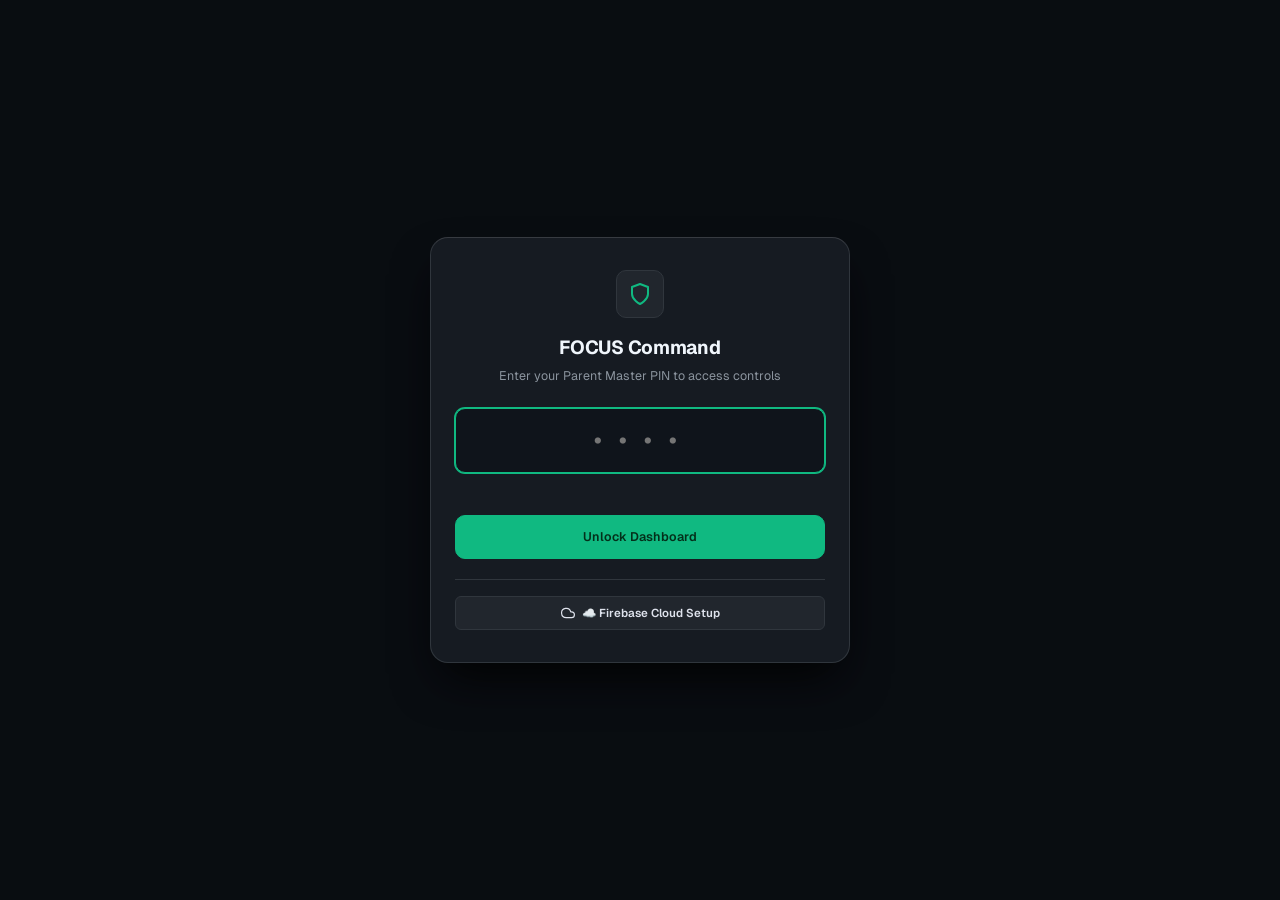
==== commit 7ef5d617: "Redesign web dashboard with mobile-first Obsidian Command design system" ====
--- a/dashboard/index.html
+++ b/dashboard/index.html
@@ -10,7 +10,7 @@
   <link rel="preconnect" href="https://fonts.googleapis.com">
   <link rel="preconnect" href="https://fonts.gstatic.com" crossorigin>
   <link
-    href="https://fonts.googleapis.com/css2?family=Inter:wght@400;500;600;700&family=Plus+Jakarta+Sans:wght@500;600;700;800&family=JetBrains+Mono:wght@400;500;600&display=swap"
+    href="https://fonts.googleapis.com/css2?family=Geist:wght@300;400;500;600;700&family=JetBrains+Mono:wght@400;500;600&display=swap"
     rel="stylesheet">
 </head>
 
@@ -24,7 +24,7 @@
           <path d="M12 22s8-4 8-10V5l-8-3-8 3v7c0 6 8 10 8 10z" />
         </svg>
       </div>
-      <h2>FOCUS Control</h2>
+      <h2>FOCUS Command</h2>
       <p class="subtitle" id="login-subtitle">Enter Parent Master PIN to access console</p>
 
       <form id="login-form">
@@ -33,10 +33,10 @@
             inputmode="numeric">
         </div>
         <div id="login-error" class="error-msg"></div>
-        <button type="submit" class="btn btn-primary btn-block">Unlock Dashboard</button>
+        <button type="submit" class="btn btn-primary btn-block" style="margin-top: 14px;">Unlock Dashboard</button>
       </form>
 
-      <div style="margin-top: 18px; padding-top: 14px; border-top: 1px solid var(--border-rim); text-align: center;">
+      <div style="margin-top: 20px; padding-top: 16px; border-top: 1px solid var(--border-subtle); text-align: center;">
         <button type="button" id="login-cloud-btn" class="btn btn-secondary btn-sm" style="width: 100%;">
           <svg width="14" height="14" viewBox="0 0 24 24" fill="none" stroke="currentColor" stroke-width="2"
             stroke-linecap="round" stroke-linejoin="round">
@@ -51,7 +51,7 @@
   <!-- Cloud Settings Modal (Global) -->
   <div id="cloud-modal" class="modal-overlay" style="display: none;">
     <div class="modal-card">
-      <div class="brand-badge" style="color: var(--accent-sky);">
+      <div class="brand-badge" style="color: var(--accent-secondary);">
         <svg width="24" height="24" viewBox="0 0 24 24" fill="none" stroke="currentColor" stroke-width="2"
           stroke-linecap="round" stroke-linejoin="round">
           <path d="M18 10h-1.26A8 8 0 1 0 9 20h9a5 5 0 0 0 0-10z" />
@@ -62,17 +62,17 @@
 
       <div style="margin-bottom: 12px; text-align: left;">
         <label
-          style="display:block; font-size:11px; color:var(--text-dim); text-transform:uppercase; letter-spacing:0.04em; margin-bottom:5px; font-weight:600;">Database
+          style="display:block; font-size:10.5px; color:var(--text-dim); text-transform:uppercase; letter-spacing:0.04em; margin-bottom:5px; font-weight:600;">Database
           URL</label>
         <input type="text" id="cfg-fb-url" placeholder="https://your-project-rtdb.firebaseio.com"
-          style="width: 100%; padding: 10px 12px; border-radius: var(--radius-md); border: 1px solid var(--border-rim); background: var(--bg-well); color: var(--text-main); font-size: 13px; outline: none;">
+          style="width: 100%; min-height: 44px; padding: 0 14px; border-radius: var(--radius-md); border: 1px solid var(--border-subtle); background: var(--bg-well); color: var(--text-high); font-size: 13px; outline: none;">
       </div>
       <div style="margin-bottom: 18px; text-align: left;">
         <label
-          style="display:block; font-size:11px; color:var(--text-dim); text-transform:uppercase; letter-spacing:0.04em; margin-bottom:5px; font-weight:600;">Database
+          style="display:block; font-size:10.5px; color:var(--text-dim); text-transform:uppercase; letter-spacing:0.04em; margin-bottom:5px; font-weight:600;">Database
           Secret / Auth Token</label>
         <input type="password" id="cfg-fb-secret" placeholder="Paste your Firebase Secret here"
-          style="width: 100%; padding: 10px 12px; border-radius: var(--radius-md); border: 1px solid var(--border-rim); background: var(--bg-well); color: var(--text-main); font-size: 13px; outline: none;">
+          style="width: 100%; min-height: 44px; padding: 0 14px; border-radius: var(--radius-md); border: 1px solid var(--border-subtle); background: var(--bg-well); color: var(--text-high); font-size: 13px; outline: none;">
       </div>
 
       <div style="display: flex; gap: 8px;">
@@ -86,31 +86,31 @@
   <div id="app-container" class="app-layout" style="display: none;">
     <!-- Top Header Bar -->
     <header class="header">
-      <div class="brand">
-        <div class="logo-icon">
+      <div class="header-brand">
+        <div class="header-logo">
           <svg width="20" height="20" viewBox="0 0 24 24" fill="none" stroke="currentColor" stroke-width="2"
             stroke-linecap="round" stroke-linejoin="round">
             <path d="M12 22s8-4 8-10V5l-8-3-8 3v7c0 6 8 10 8 10z" />
           </svg>
         </div>
-        <div>
-          <h1>FOCUS</h1>
-          <span class="role-tag">Parent Command Center</span>
-        </div>
-      </div>
-      <div class="status-container">
+        <div class="header-title-box">
+          <span class="header-title">FOCUS</span>
+          <span class="header-subtitle">Parent Command Center</span>
+        </div>
+      </div>
+      <div class="header-actions">
         <div class="status-pill online" id="status-pill">
           <span class="dot"></span>
           <span id="status-text">Connected</span>
         </div>
-        <button id="cloud-cfg-btn" class="btn-icon" title="Cloud Setup">
-          <svg width="15" height="15" viewBox="0 0 24 24" fill="none" stroke="currentColor" stroke-width="2"
+        <button id="cloud-cfg-btn" class="btn-icon" title="Cloud Setup" aria-label="Cloud Setup">
+          <svg width="16" height="16" viewBox="0 0 24 24" fill="none" stroke="currentColor" stroke-width="2"
             stroke-linecap="round" stroke-linejoin="round">
             <path d="M18 10h-1.26A8 8 0 1 0 9 20h9a5 5 0 0 0 0-10z" />
           </svg>
         </button>
-        <button id="logout-btn" class="btn-icon" title="Lock Dashboard">
-          <svg width="15" height="15" viewBox="0 0 24 24" fill="none" stroke="currentColor" stroke-width="2"
+        <button id="logout-btn" class="btn-icon" title="Lock Dashboard" aria-label="Lock Dashboard">
+          <svg width="16" height="16" viewBox="0 0 24 24" fill="none" stroke="currentColor" stroke-width="2"
             stroke-linecap="round" stroke-linejoin="round">
             <rect x="3" y="11" width="18" height="11" rx="2" ry="2" />
             <path d="M7 11V7a5 5 0 0 1 10 0v4" />
@@ -120,166 +120,20 @@
     </header>
 
     <main class="content-grid">
-      <!-- 1. System Power Actions -->
-      <section class="card power-card">
-        <div class="card-header">
-          <h3>
-            <div class="card-header-icon" style="color: var(--accent-sapphire);">
-              <svg width="15" height="15" viewBox="0 0 24 24" fill="none" stroke="currentColor" stroke-width="2"
-                stroke-linecap="round" stroke-linejoin="round">
-                <polygon points="13 2 3 14 12 14 11 22 21 10 12 10 13 2" />
-              </svg>
-            </div>
-            Hardware Power & Session
-          </h3>
-          <span class="badge">Win32 Native</span>
-        </div>
-        <div class="action-grid">
-          <button class="btn btn-action" data-action="lock" id="btn-lock">
-            <div class="btn-icon-large">
-              <svg width="18" height="18" viewBox="0 0 24 24" fill="none" stroke="currentColor" stroke-width="2"
-                stroke-linecap="round" stroke-linejoin="round">
-                <rect x="3" y="11" width="18" height="11" rx="2" ry="2" />
-                <path d="M7 11V7a5 5 0 0 1 10 0v4" />
-              </svg>
-            </div>
-            <span class="btn-label">Lock PC</span>
-          </button>
-          <button class="btn btn-action" data-action="signout" id="btn-signout">
-            <div class="btn-icon-large">
-              <svg width="18" height="18" viewBox="0 0 24 24" fill="none" stroke="currentColor" stroke-width="2"
-                stroke-linecap="round" stroke-linejoin="round">
-                <path d="M9 21H5a2 2 0 0 1-2-2V5a2 2 0 0 1 2-2h4" />
-                <polyline points="16 17 21 12 16 7" />
-                <line x1="21" y1="12" x2="9" y2="12" />
-              </svg>
-            </div>
-            <span class="btn-label">Sign Out</span>
-          </button>
-          <button class="btn btn-action" data-action="restart" id="btn-restart">
-            <div class="btn-icon-large">
-              <svg width="18" height="18" viewBox="0 0 24 24" fill="none" stroke="currentColor" stroke-width="2"
-                stroke-linecap="round" stroke-linejoin="round">
-                <polyline points="23 4 23 10 17 10" />
-                <path d="M20.49 15a9 9 0 1 1-2.12-9.36L23 10" />
-              </svg>
-            </div>
-            <span class="btn-label">Restart</span>
-          </button>
-          <button class="btn btn-action btn-danger" data-action="shutdown" id="btn-shutdown">
-            <div class="btn-icon-large">
-              <svg width="18" height="18" viewBox="0 0 24 24" fill="none" stroke="currentColor" stroke-width="2"
-                stroke-linecap="round" stroke-linejoin="round">
-                <path d="M18.36 6.64a9 9 0 1 1-12.73 0" />
-                <line x1="12" y1="2" x2="12" y2="12" />
-              </svg>
-            </div>
-            <span class="btn-label">Shutdown</span>
-          </button>
-        </div>
-      </section>
-
-      <!-- 2. Focus Mode & Keyboard Lock -->
-      <section class="card">
-        <div class="card-header">
-          <h3>
-            <div class="card-header-icon" style="color: var(--accent-indigo);">
-              <svg width="15" height="15" viewBox="0 0 24 24" fill="none" stroke="currentColor" stroke-width="2"
-                stroke-linecap="round" stroke-linejoin="round">
-                <circle cx="12" cy="12" r="10" />
-                <circle cx="12" cy="12" r="6" />
-                <circle cx="12" cy="12" r="2" />
-              </svg>
-            </div>
-            Focus Protocol & Input Guard
-          </h3>
-          <span class="badge badge-primary" id="focus-status-badge">Standby</span>
-        </div>
-
-        <!-- Focus Mode Toggle -->
-        <div class="control-row">
-          <div class="control-info">
-            <h4>Strict Focus Mode</h4>
-            <p><strong>OFF:</strong> Standard operation.<br><strong>ON:</strong> Restricts unapproved tasks &
-              distractors.</p>
-          </div>
-          <label class="switch">
-            <input type="checkbox" id="toggle-focus">
-            <span class="slider"></span>
-          </label>
-        </div>
-
-        <!-- Duration Selector -->
-        <div class="duration-selector" id="duration-selector-wrap">
-          <label>Lockout Duration:</label>
-          <div class="duration-chips">
-            <button class="chip active" data-mins="0">Unlimited</button>
-            <button class="chip" data-mins="15">15m</button>
-            <button class="chip" data-mins="30">30m</button>
-            <button class="chip" data-mins="60">1h</button>
-            <button class="chip" data-mins="120">2h</button>
-          </div>
-        </div>
-
-        <hr class="divider">
-
-        <!-- Keyboard Lock Toggle -->
-        <div class="control-row">
-          <div class="control-info">
-            <h4>Hardware Keyboard Lock</h4>
-            <p>Suppresses physical typing via low-level hook (Bypass: Ctrl+Alt+Shift+P)</p>
-          </div>
-          <label class="switch">
-            <input type="checkbox" id="toggle-keylock">
-            <span class="slider"></span>
-          </label>
-        </div>
-      </section>
-
-      <!-- 3. Browser Tab Limiter -->
-      <section class="card">
-        <div class="card-header">
-          <h3>
-            <div class="card-header-icon" style="color: var(--accent-amber);">
-              <svg width="15" height="15" viewBox="0 0 24 24" fill="none" stroke="currentColor" stroke-width="2"
-                stroke-linecap="round" stroke-linejoin="round">
-                <path d="M14 2H6a2 2 0 0 0-2 2v16a2 2 0 0 0 2 2h12a2 2 0 0 0 2-2V8z" />
-                <polyline points="14 2 14 8 20 8" />
-                <line x1="16" y1="13" x2="8" y2="13" />
-                <line x1="16" y1="17" x2="8" y2="17" />
-                <polyline points="10 9 9 9 8 9" />
-              </svg>
-            </div>
-            Browser Concurrency Limiter
-          </h3>
-          <span class="badge badge-accent" id="tab-count-badge">5 Tabs Max</span>
-        </div>
-        <p class="section-desc">Enforced in Chrome & Edge. Newly opened tabs exceeding this limit are terminated
-          instantly.</p>
-
-        <div class="tab-slider-wrap">
-          <div class="slider-labels">
-            <span>1 Tab (Strict)</span>
-            <span id="tab-slider-val">5 Tabs</span>
-            <span>15 Tabs</span>
-          </div>
-          <input type="range" id="tab-slider" min="1" max="15" value="5" step="1">
-        </div>
-      </section>
-
-      <!-- 4. Live PC Monitor & Screen -->
-      <section class="card">
-        <div class="card-header">
-          <h3>
-            <div class="card-header-icon" style="color: var(--accent-emerald);">
-              <svg width="15" height="15" viewBox="0 0 24 24" fill="none" stroke="currentColor" stroke-width="2"
-                stroke-linecap="round" stroke-linejoin="round">
-                <path d="M23 19a2 2 0 0 1-2 2H3a2 2 0 0 1-2-2V8a2 2 0 0 1 2-2h4l2-3h6l2 3h4a2 2 0 0 1 2 2z" />
-                <circle cx="12" cy="13" r="4" />
-              </svg>
-            </div>
-            Surveillance & Workstation Stream
-          </h3>
+      <!-- 1. Live PC Surveillance Card -->
+      <section class="card" id="sec-surveillance">
+        <div class="card-header">
+          <div class="card-header-title">
+            <div class="card-header-icon" style="color: var(--accent-primary);">
+              <svg width="15" height="15" viewBox="0 0 24 24" fill="none" stroke="currentColor" stroke-width="2"
+                stroke-linecap="round" stroke-linejoin="round">
+                <rect x="2" y="3" width="20" height="14" rx="2" ry="2"></rect>
+                <line x1="8" y1="21" x2="16" y2="21"></line>
+                <line x1="12" y1="17" x2="12" y2="21"></line>
+              </svg>
+            </div>
+            <h3>Workstation Monitor</h3>
+          </div>
           <button id="refresh-screen-btn" class="btn btn-sm btn-secondary">
             <svg width="13" height="13" viewBox="0 0 24 24" fill="none" stroke="currentColor" stroke-width="2"
               stroke-linecap="round" stroke-linejoin="round">
@@ -307,80 +161,251 @@
         </div>
       </section>
 
+      <!-- 2. System Hardware & Power Actions -->
+      <section class="card" id="sec-power">
+        <div class="card-header">
+          <div class="card-header-title">
+            <div class="card-header-icon" style="color: var(--accent-secondary);">
+              <svg width="15" height="15" viewBox="0 0 24 24" fill="none" stroke="currentColor" stroke-width="2"
+                stroke-linecap="round" stroke-linejoin="round">
+                <polygon points="13 2 3 14 12 14 11 22 21 10 12 10 13 2" />
+              </svg>
+            </div>
+            <h3>Power & Hardware</h3>
+          </div>
+          <span class="badge">Win32 Native</span>
+        </div>
+        <div class="power-grid">
+          <button class="btn-power" data-action="lock" id="btn-lock">
+            <div class="btn-power-icon">
+              <svg width="16" height="16" viewBox="0 0 24 24" fill="none" stroke="currentColor" stroke-width="2"
+                stroke-linecap="round" stroke-linejoin="round">
+                <rect x="3" y="11" width="18" height="11" rx="2" ry="2" />
+                <path d="M7 11V7a5 5 0 0 1 10 0v4" />
+              </svg>
+            </div>
+            <div class="btn-power-text">
+              <span class="btn-power-title">Lock PC</span>
+              <span class="btn-power-sub">Lock screen</span>
+            </div>
+          </button>
+
+          <button class="btn-power" data-action="logout" id="btn-logout">
+            <div class="btn-power-icon" style="color: var(--accent-tertiary);">
+              <svg width="16" height="16" viewBox="0 0 24 24" fill="none" stroke="currentColor" stroke-width="2"
+                stroke-linecap="round" stroke-linejoin="round">
+                <path d="M9 21H5a2 2 0 0 1-2-2V5a2 2 0 0 1 2-2h4" />
+                <polyline points="16 17 21 12 16 7" />
+                <line x1="21" y1="12" x2="9" y2="12" />
+              </svg>
+            </div>
+            <div class="btn-power-text">
+              <span class="btn-power-title">Sign Out</span>
+              <span class="btn-power-sub">End session</span>
+            </div>
+          </button>
+
+          <button class="btn-power" data-action="restart" id="btn-restart">
+            <div class="btn-power-icon" style="color: var(--accent-primary);">
+              <svg width="16" height="16" viewBox="0 0 24 24" fill="none" stroke="currentColor" stroke-width="2"
+                stroke-linecap="round" stroke-linejoin="round">
+                <polyline points="23 4 23 10 17 10" />
+                <path d="M20.49 15a9 9 0 1 1-2.12-9.36L23 10" />
+              </svg>
+            </div>
+            <div class="btn-power-text">
+              <span class="btn-power-title">Restart</span>
+              <span class="btn-power-sub">Reboot OS</span>
+            </div>
+          </button>
+
+          <button class="btn-power btn-power-danger" data-action="shutdown" id="btn-shutdown">
+            <div class="btn-power-icon">
+              <svg width="16" height="16" viewBox="0 0 24 24" fill="none" stroke="currentColor" stroke-width="2"
+                stroke-linecap="round" stroke-linejoin="round">
+                <path d="M18.36 6.64a9 9 0 1 1-12.73 0" />
+                <line x1="12" y1="2" x2="12" y2="12" />
+              </svg>
+            </div>
+            <div class="btn-power-text">
+              <span class="btn-power-title" style="color: var(--accent-danger);">Shutdown</span>
+              <span class="btn-power-sub">Power off</span>
+            </div>
+          </button>
+        </div>
+      </section>
+
+      <!-- 3. Focus Mode & Keyboard Lock -->
+      <section class="card" id="sec-focus">
+        <div class="card-header">
+          <div class="card-header-title">
+            <div class="card-header-icon" style="color: var(--accent-primary);">
+              <svg width="15" height="15" viewBox="0 0 24 24" fill="none" stroke="currentColor" stroke-width="2"
+                stroke-linecap="round" stroke-linejoin="round">
+                <circle cx="12" cy="12" r="10" />
+                <polyline points="12 6 12 12 16 14" />
+              </svg>
+            </div>
+            <h3>Focus Mode & Session</h3>
+          </div>
+          <span class="badge" id="focus-status-badge">Standby (All Limits OFF)</span>
+        </div>
+
+        <!-- Master Switch -->
+        <div class="control-row">
+          <div class="control-info">
+            <h4>Strict Study Focus</h4>
+            <p>Enforces website & YouTube channel filters</p>
+          </div>
+          <label class="switch">
+            <input type="checkbox" id="toggle-focus">
+            <span class="slider"></span>
+          </label>
+        </div>
+
+        <!-- Session Duration Chips -->
+        <div class="duration-selector">
+          <label>Focus Timer Duration</label>
+          <div class="chip-row">
+            <button class="chip" data-mins="15">15m</button>
+            <button class="chip" data-mins="30">30m</button>
+            <button class="chip" data-mins="45">45m</button>
+            <button class="chip" data-mins="60">1h</button>
+            <button class="chip" data-mins="120">2h</button>
+          </div>
+        </div>
+
+        <hr class="divider">
+
+        <!-- Keyboard Lock Toggle -->
+        <div class="control-row">
+          <div class="control-info">
+            <h4>Hardware Keyboard Lock</h4>
+            <p>Suppresses typing (Emergency bypass: Ctrl+Alt+Shift+P)</p>
+          </div>
+          <label class="switch">
+            <input type="checkbox" id="toggle-keylock">
+            <span class="slider"></span>
+          </label>
+        </div>
+      </section>
+
+      <!-- 4. Browser Tab Limiter -->
+      <section class="card" id="sec-tabs">
+        <div class="card-header">
+          <div class="card-header-title">
+            <div class="card-header-icon" style="color: var(--accent-tertiary);">
+              <svg width="15" height="15" viewBox="0 0 24 24" fill="none" stroke="currentColor" stroke-width="2"
+                stroke-linecap="round" stroke-linejoin="round">
+                <path d="M14 2H6a2 2 0 0 0-2 2v16a2 2 0 0 0 2 2h12a2 2 0 0 0 2-2V8z" />
+                <polyline points="14 2 14 8 20 8" />
+                <line x1="16" y1="13" x2="8" y2="13" />
+                <line x1="16" y1="17" x2="8" y2="17" />
+                <polyline points="10 9 9 9 8 9" />
+              </svg>
+            </div>
+            <h3>Browser Tab Limiter</h3>
+          </div>
+          <span class="badge badge-accent" id="tab-count-badge">1 Tab Max</span>
+        </div>
+        <p class="section-desc">Active in Chrome & Edge. Excess tabs beyond limit are closed automatically.</p>
+
+        <!-- Configurable Slider Bounds -->
+        <div class="tab-bounds-row">
+          <div class="tab-bound-box">
+            <label for="cfg-min-tabs">Min Tabs (Focus Default)</label>
+            <div class="stepper-wrap">
+              <button class="btn-stepper" id="btn-dec-min-tabs" type="button" title="Decrease minimum tabs">−</button>
+              <input type="number" id="cfg-min-tabs" min="1" max="30" value="1" step="1">
+              <button class="btn-stepper" id="btn-inc-min-tabs" type="button" title="Increase minimum tabs">+</button>
+            </div>
+          </div>
+          <div class="tab-bound-box">
+            <label for="cfg-max-tabs-range">Max Range Slider</label>
+            <div class="stepper-wrap">
+              <button class="btn-stepper" id="btn-dec-max-tabs" type="button" title="Decrease maximum range">−</button>
+              <input type="number" id="cfg-max-tabs-range" min="1" max="50" value="15" step="1">
+              <button class="btn-stepper" id="btn-inc-max-tabs" type="button" title="Increase maximum range">+</button>
+            </div>
+          </div>
+        </div>
+
+        <div class="tab-slider-wrap">
+          <div class="slider-labels">
+            <span id="tab-slider-min-label">1 Tab (Min)</span>
+            <span id="tab-slider-val">1 Tab</span>
+            <span id="tab-slider-max-label">15 Tabs (Max)</span>
+          </div>
+          <input type="range" id="tab-slider" min="1" max="15" value="1" step="1">
+        </div>
+      </section>
+
       <!-- 5. Access Requests & Notifications -->
       <section class="card full-width" id="section-access-requests">
         <div class="card-header">
-          <h3>
-            <div class="card-header-icon" style="color: var(--accent-emerald);">
+          <div class="card-header-title">
+            <div class="card-header-icon" style="color: var(--accent-tertiary);">
               <svg width="15" height="15" viewBox="0 0 24 24" fill="none" stroke="currentColor" stroke-width="2"
                 stroke-linecap="round" stroke-linejoin="round">
                 <path d="M18 8A6 6 0 0 0 6 8c0 7-3 9-3 9h18s-3-2-3-9"></path>
                 <path d="M13.73 21a2 2 0 0 1-3.46 0"></path>
               </svg>
             </div>
-            Access Requests & Notifications
-          </h3>
+            <h3>Access Requests & Notifications</h3>
+          </div>
           <span class="badge badge-primary" id="pending-requests-badge">0 Pending</span>
         </div>
-        <p class="section-desc">Study access requests submitted from your brother's PC. Approve to whitelist instantly,
-          reject to dismiss, or view to inspect content first.</p>
+        <p class="section-desc">Study access requests submitted from workstation. Tap Allow to whitelist instantly,
+          Reject to dismiss, or View to inspect URL.</p>
 
         <div id="requests-list-container" class="requests-well">
-          <div class="no-requests-msg" id="no-requests-placeholder">No pending access requests. System is operating
-            normally.</div>
-        </div>
-      </section>
-
-      <!-- 6. Whitelist Management -->
-      <section class="card full-width">
-        <div class="card-header">
-          <h3>
-            <div class="card-header-icon" style="color: var(--accent-violet);">
+          <div class="no-requests-msg" id="no-requests-placeholder">
+            <svg width="22" height="22" viewBox="0 0 24 24" fill="none" stroke="currentColor" stroke-width="2"
+              stroke-linecap="round" stroke-linejoin="round" style="opacity: 0.5;">
+              <circle cx="12" cy="12" r="10"></circle>
+              <polyline points="12 6 12 12 14 14"></polyline>
+            </svg>
+            No pending access requests. System is operating normally.
+          </div>
+        </div>
+      </section>
+
+      <!-- 6. Whitelist Governance Tray -->
+      <section class="card full-width" id="sec-whitelists">
+        <div class="card-header">
+          <div class="card-header-title">
+            <div class="card-header-icon" style="color: var(--accent-primary);">
               <svg width="15" height="15" viewBox="0 0 24 24" fill="none" stroke="currentColor" stroke-width="2"
                 stroke-linecap="round" stroke-linejoin="round">
                 <path d="M22 11.08V12a10 10 0 1 1-5.93-9.14" />
                 <polyline points="22 4 12 14.01 9 11.01" />
               </svg>
             </div>
-            Whitelist Governance Tray
-          </h3>
+            <h3>Whitelist Governance</h3>
+          </div>
           <span class="badge">Policy Sync</span>
         </div>
 
         <div class="whitelist-tabs">
-          <button class="tab-btn active" data-tab="apps">
+          <button class="tab-btn active" data-tab="sites">
             <span
-              style="display:inline-block; width:6px; height:6px; border-radius:50%; background:var(--accent-sapphire); margin-right:4px;"></span>
-            Allowed Apps
-          </button>
-          <button class="tab-btn" data-tab="sites">
-            <span
-              style="display:inline-block; width:6px; height:6px; border-radius:50%; background:var(--accent-emerald); margin-right:4px;"></span>
+              style="display:inline-block; width:6px; height:6px; border-radius:50%; background:var(--accent-primary); margin-right:6px;"></span>
             Allowed Websites
           </button>
           <button class="tab-btn" data-tab="channels">
             <span
-              style="display:inline-block; width:6px; height:6px; border-radius:50%; background:var(--accent-coral); margin-right:4px;"></span>
+              style="display:inline-block; width:6px; height:6px; border-radius:50%; background:var(--accent-danger); margin-right:6px;"></span>
             YouTube Channels
           </button>
-          <button class="tab-btn" data-tab="installed">
+          <button class="tab-btn" data-tab="videos">
             <span
-              style="display:inline-block; width:6px; height:6px; border-radius:50%; background:var(--accent-violet); margin-right:4px;"></span>
-            Installed Software
-          </button>
-        </div>
-
-        <!-- Apps Panel -->
-        <div class="tab-panel active" id="panel-apps">
-          <div class="tag-input-row">
-            <input type="text" id="input-app" placeholder="e.g. code.exe, word.exe, notepad.exe">
-            <button class="btn btn-primary" id="btn-add-app">+ Add</button>
-          </div>
-          <div class="tag-cloud" id="tag-cloud-apps"></div>
+              style="display:inline-block; width:6px; height:6px; border-radius:50%; background:var(--accent-secondary); margin-right:6px;"></span>
+            Allowed Videos
+          </button>
         </div>
 
         <!-- Websites Panel -->
-        <div class="tab-panel" id="panel-sites">
+        <div class="tab-panel active" id="panel-sites">
           <div class="tag-input-row">
             <input type="text" id="input-site" placeholder="e.g. khanacademy.org, wikipedia.org, github.com">
             <button class="btn btn-primary" id="btn-add-site">+ Add</button>
@@ -397,56 +422,91 @@
           <div class="tag-cloud" id="tag-cloud-channels"></div>
         </div>
 
-        <!-- Installed Apps Panel -->
-        <div class="tab-panel" id="panel-installed">
+        <!-- YouTube Specific Videos Panel -->
+        <div class="tab-panel" id="panel-videos">
           <div class="tag-input-row">
-            <input type="text" id="search-installed"
-              placeholder="Search registry software (e.g. Chrome, Blender, VS Code)...">
-            <button class="btn btn-secondary" id="btn-refresh-installed">Scan</button>
-          </div>
-          <div id="installed-apps-list" class="installed-apps-table">
-            <div style="color: var(--text-dim); padding: 14px;">Querying installed workstation software...</div>
-          </div>
-        </div>
-      </section>
-
-      <!-- 6. Remote App Maintenance & GitHub Sync -->
-      <section class="card full-width">
-        <div class="card-header">
-          <h3>
-            <div class="card-header-icon" style="color: var(--accent-sky);">
+            <input type="text" id="input-video" placeholder="e.g. YouTube video URL or ID (https://youtu.be/...)">
+            <button class="btn btn-primary" id="btn-add-video">+ Add Video</button>
+          </div>
+          <div class="tag-cloud" id="tag-cloud-videos"></div>
+        </div>
+      </section>
+
+      <!-- 7. Remote Maintenance & GitHub Code Sync -->
+      <section class="card full-width" id="sec-maintenance">
+        <div class="card-header">
+          <div class="card-header-title">
+            <div class="card-header-icon" style="color: var(--accent-secondary);">
               <svg width="15" height="15" viewBox="0 0 24 24" fill="none" stroke="currentColor" stroke-width="2"
                 stroke-linecap="round" stroke-linejoin="round">
                 <polyline points="16 18 22 12 16 6" />
                 <polyline points="8 6 2 12 8 18" />
               </svg>
             </div>
-            Remote Maintenance & Code Sync
-          </h3>
+            <h3>Remote Maintenance & Engine Sync</h3>
+          </div>
+          <span class="badge" id="update-status-badge">Standby</span>
         </div>
         <p class="section-desc">
-          Pulls latest updates, bug fixes, and security patches from GitHub origin main directly onto the workstation.
-          The background sentinel watchdog automatically resurrects the service with zero physical intervention
-          required.
+          Downloads latest code and patches from GitHub directly onto your brother's PC. The background sentinel watchdog
+          automatically resurrects the service with zero manual intervention.
         </p>
-        <div style="display: flex; flex-direction: column; gap: 10px;">
-          <div style="display: flex; gap: 10px; align-items: center; flex-wrap: wrap;">
-            <button id="btn-remote-update" class="btn btn-primary">
-              <svg width="14" height="14" viewBox="0 0 24 24" fill="none" stroke="currentColor" stroke-width="2"
-                stroke-linecap="round" stroke-linejoin="round">
-                <polyline points="23 4 23 10 17 10" />
-                <path d="M20.49 15a9 9 0 1 1-2.12-9.36L23 10" />
-              </svg>
-              <span id="btn-remote-update-text">Sync & Update from GitHub</span>
-            </button>
-            <span id="update-status-badge" class="badge" style="display: none;"></span>
-          </div>
-          <div id="update-output-box"
-            style="display: none; background: var(--bg-well-deep); box-shadow: var(--neu-recessed); border: 1px solid var(--border-rim); border-radius: var(--radius-md); padding: 12px; font-family: 'JetBrains Mono', monospace; font-size: 11px; color: var(--accent-emerald); white-space: pre-wrap; max-height: 160px; overflow-y: auto;">
-          </div>
-        </div>
+        <button id="btn-remote-update" class="btn btn-secondary" style="align-self: flex-start;">
+          <svg width="14" height="14" viewBox="0 0 24 24" fill="none" stroke="currentColor" stroke-width="2"
+            stroke-linecap="round" stroke-linejoin="round">
+            <path
+              d="M9 19c-5 1.5-5-2.5-7-3m14 6v-3.87a3.37 3.37 0 0 0-.94-2.61c3.14-.35 6.44-1.54 6.44-7A5.44 5.44 0 0 0 20 4.77 5.07 5.07 0 0 0 19.91 1S18.73.65 16 2.48a13.38 13.38 0 0 0-7 0C6.27.65 5.09 1 5.09 1A5.07 5.07 0 0 0 5 4.77a5.44 5.44 0 0 0-1.5 3.78c0 5.42 3.3 6.61 6.44 7A3.37 3.37 0 0 0 9 18.13V22">
+            </path>
+          </svg>
+          <span id="btn-remote-update-text">Update FOCUS from GitHub</span>
+        </button>
+        <div id="update-output-box" class="update-output-box" style="display: none;"></div>
       </section>
     </main>
+
+    <!-- Mobile Sticky Bottom Navigation Dock -->
+    <nav class="bottom-nav">
+      <a href="#sec-surveillance" class="nav-item active" id="nav-item-surveillance">
+        <svg viewBox="0 0 24 24" fill="none" stroke="currentColor" stroke-width="2" stroke-linecap="round"
+          stroke-linejoin="round">
+          <rect x="2" y="3" width="20" height="14" rx="2" ry="2"></rect>
+          <line x1="8" y1="21" x2="16" y2="21"></line>
+          <line x1="12" y1="17" x2="12" y2="21"></line>
+        </svg>
+        <span>Monitor</span>
+      </a>
+      <a href="#sec-power" class="nav-item" id="nav-item-power">
+        <svg viewBox="0 0 24 24" fill="none" stroke="currentColor" stroke-width="2" stroke-linecap="round"
+          stroke-linejoin="round">
+          <polygon points="13 2 3 14 12 14 11 22 21 10 12 10 13 2"></polygon>
+        </svg>
+        <span>Power</span>
+      </a>
+      <a href="#sec-focus" class="nav-item" id="nav-item-focus">
+        <svg viewBox="0 0 24 24" fill="none" stroke="currentColor" stroke-width="2" stroke-linecap="round"
+          stroke-linejoin="round">
+          <circle cx="12" cy="12" r="10"></circle>
+          <polyline points="12 6 12 12 16 14"></polyline>
+        </svg>
+        <span>Focus</span>
+      </a>
+      <a href="#section-access-requests" class="nav-item" id="nav-item-requests">
+        <svg viewBox="0 0 24 24" fill="none" stroke="currentColor" stroke-width="2" stroke-linecap="round"
+          stroke-linejoin="round">
+          <path d="M18 8A6 6 0 0 0 6 8c0 7-3 9-3 9h18s-3-2-3-9"></path>
+          <path d="M13.73 21a2 2 0 0 1-3.46 0"></path>
+        </svg>
+        <span>Requests</span>
+      </a>
+      <a href="#sec-whitelists" class="nav-item" id="nav-item-whitelists">
+        <svg viewBox="0 0 24 24" fill="none" stroke="currentColor" stroke-width="2" stroke-linecap="round"
+          stroke-linejoin="round">
+          <path d="M22 11.08V12a10 10 0 1 1-5.93-9.14"></path>
+          <polyline points="22 4 12 14.01 9 11.01"></polyline>
+        </svg>
+        <span>Whitelists</span>
+      </a>
+    </nav>
   </div>
 
   <script src="app.js"></script>
--- a/dashboard/style.css
+++ b/dashboard/style.css
@@ -1,72 +1,68 @@
-/**
- * FOCUS Parent Command Center
- * Professional Dark Neumorphism Design System (Mobile-First & Tactile Industrial)
- * Balanced & Harmonious Hardware Color Tones • 100% Touch Responsive
- */
-
-@import url('https://fonts.googleapis.com/css2?family=Inter:wght@400;500;600;700&family=Plus+Jakarta+Sans:wght@500;600;700;800&family=JetBrains+Mono:wght@400;500;600&display=swap');
+/* ==========================================================================
+   FOCUS Parent Command Center — Obsidian Command Design System
+   Professional, Mobile-First, Ergonomic Dark UI (Linear / Raycast inspired)
+   Colors: Canvas #0d1117 | Surface #161b22 | Elevated #21262d | Border #30363d
+   Accents: Emerald #10b981 | Sky #38bdf8 | Amber #f59e0b | Crimson #ef4444
+   ========================================================================== */
 
 :root {
-  /* Midnight Slate Substrates */
-  --bg-canvas: #0c1017;
-  --bg-panel: #131922;
-  --bg-panel-high: #1a2230;
-  --bg-panel-highest: #222c3d;
-  --bg-well: #0e131b;
-  --bg-well-deep: #080b10;
-
-  /* Structural Borders */
-  --border-subtle: rgba(255, 255, 255, 0.05);
-  --border-rim: rgba(0, 0, 0, 0.5);
-
-  /* Curated Hardware Color Accents (Professional, non-neon, powder-finish) */
-  --accent-sapphire: #3b82f6;
-  --accent-sapphire-dim: rgba(59, 130, 246, 0.15);
-  --accent-indigo: #6366f1;
-  --accent-indigo-dim: rgba(99, 102, 241, 0.15);
-  --accent-emerald: #10b981;
-  --accent-emerald-dim: rgba(16, 185, 129, 0.15);
-  --accent-amber: #f59e0b;
-  --accent-amber-dim: rgba(245, 158, 11, 0.15);
-  --accent-coral: #ef4444;
-  --accent-coral-dim: rgba(239, 68, 68, 0.15);
-  --accent-violet: #8b5cf6;
-  --accent-violet-dim: rgba(139, 92, 246, 0.15);
-  --accent-sky: #0ea5e9;
-
-  /* Typography Colors */
-  --text-main: #f1f5f9;
-  --text-secondary: #94a3b8;
-  --text-dim: #64748b;
-  --text-inverse: #0b0f17;
-
-  /* Dual-Direction Neumorphic Shadow Tokens */
-  --neu-extrusion: 10px 14px 26px rgba(0, 0, 0, 0.65), -5px -5px 16px rgba(255, 255, 255, 0.025),
-    inset 1px 1px 1px rgba(255, 255, 255, 0.08), inset -1.5px -1.5px 3px rgba(0, 0, 0, 0.45);
-
-  --neu-extrusion-sm: 4px 6px 14px rgba(0, 0, 0, 0.6), -2px -2px 8px rgba(255, 255, 255, 0.03),
-    inset 1px 1px 1px rgba(255, 255, 255, 0.07), inset -1px -1px 2px rgba(0, 0, 0, 0.4);
-
-  --neu-recessed: inset 3px 4px 10px rgba(0, 0, 0, 0.75), inset -2px -2px 6px rgba(255, 255, 255, 0.025);
-  --neu-recessed-shallow: inset 2px 2px 6px rgba(0, 0, 0, 0.6), inset -1px -1px 3px rgba(255, 255, 255, 0.02);
-
-  --neu-pressed: 1px 2px 4px rgba(0, 0, 0, 0.45), inset 2px 3px 7px rgba(0, 0, 0, 0.75), inset -1px -1px 2px rgba(255, 255, 255, 0.03);
-
-  /* Ergonomic Radii */
-  --radius-sm: 8px;
-  --radius-md: 12px;
-  --radius-lg: 18px;
-  --radius-xl: 24px;
+  /* Color Palette */
+  --bg-canvas: #0d1117;
+  --bg-surface: #161b22;
+  --bg-surface-elevated: #21262d;
+  --bg-surface-high: #262c36;
+  --bg-well: #0f141b;
+  --bg-well-deep: #090d12;
+
+  --border-subtle: #30363d;
+  --border-hover: #484f58;
+  --border-rim: rgba(255, 255, 255, 0.08);
+
+  --text-high: #f0f6fc;
+  --text-main: #dee2ec;
+  --text-secondary: #8b949e;
+  --text-dim: #6e7681;
+
+  --accent-primary: #10b981;
+  --accent-primary-dim: rgba(16, 185, 129, 0.12);
+  --accent-primary-border: rgba(16, 185, 129, 0.35);
+
+  --accent-secondary: #38bdf8;
+  --accent-secondary-dim: rgba(56, 189, 248, 0.12);
+  --accent-secondary-border: rgba(56, 189, 248, 0.35);
+
+  --accent-tertiary: #f59e0b;
+  --accent-tertiary-dim: rgba(245, 158, 11, 0.12);
+  --accent-tertiary-border: rgba(245, 158, 11, 0.35);
+
+  --accent-danger: #ef4444;
+  --accent-danger-dim: rgba(239, 68, 68, 0.14);
+  --accent-danger-border: rgba(239, 68, 68, 0.35);
+
+  /* Geometry & Radius */
+  --radius-xs: 4px;
+  --radius-sm: 6px;
+  --radius-md: 10px;
+  --radius-lg: 14px;
+  --radius-xl: 18px;
   --radius-full: 9999px;
 
-  /* Motion */
-  --anim-fast: 0.16s cubic-bezier(0.25, 1, 0.5, 1);
-}
-
-/* Base Reset */
-*,
-*::before,
-*::after {
+  /* Typography */
+  --font-sans: 'Geist', 'Inter', -apple-system, BlinkMacSystemFont, 'Segoe UI', Roboto, sans-serif;
+  --font-mono: 'JetBrains Mono', SFMono-Regular, Menlo, Monaco, Consolas, monospace;
+
+  /* Touch & Mobile Targets */
+  --target-touch: 48px;
+  --header-height: 60px;
+  --bottom-nav-height: 64px;
+
+  /* Transitions */
+  --ease-snappy: cubic-bezier(0.16, 1, 0.3, 1);
+  --anim-fast: 0.15s var(--ease-snappy);
+}
+
+/* Base Reset & Box Sizing */
+*, *::before, *::after {
   box-sizing: border-box;
   margin: 0;
   padding: 0;
@@ -74,222 +70,216 @@
 }
 
 html {
-  color-scheme: dark;
-  scrollbar-gutter: stable;
-  overflow-y: scroll;
-}
-
-body {
+  font-size: 15px;
+  scroll-behavior: smooth;
   background-color: var(--bg-canvas);
   color: var(--text-main);
-  font-family: 'Inter', -apple-system, BlinkMacSystemFont, sans-serif;
+  font-family: var(--font-sans);
+  text-rendering: optimizeLegibility;
+  -webkit-font-smoothing: antialiased;
+}
+
+body {
+  min-height: 100vh;
+  min-height: 100dvh;
+  background-color: var(--bg-canvas);
+  color: var(--text-main);
   line-height: 1.5;
-  min-height: 100vh;
-  display: flex;
-  flex-direction: column;
   overflow-x: hidden;
-}
-
-/* Typography */
-h1,
-h2,
-h3,
-h4,
-.brand-text {
-  font-family: 'Plus Jakarta Sans', sans-serif;
-  letter-spacing: -0.02em;
-  font-weight: 700;
-}
-
-/* Modal Overlay */
+  padding-bottom: calc(var(--bottom-nav-height) + 24px);
+}
+
+@media (min-width: 900px) {
+  body {
+    padding-bottom: 40px;
+  }
+}
+
+/* Custom Scrollbars */
+::-webkit-scrollbar {
+  width: 6px;
+  height: 6px;
+}
+::-webkit-scrollbar-track {
+  background: var(--bg-canvas);
+}
+::-webkit-scrollbar-thumb {
+  background: var(--border-subtle);
+  border-radius: 3px;
+}
+::-webkit-scrollbar-thumb:hover {
+  background: var(--border-hover);
+}
+
+/* ==========================================================================
+   Modals & Overlays (PIN Login & Cloud Setup)
+   ========================================================================== */
 .modal-overlay {
   position: fixed;
   inset: 0;
-  background: rgba(8, 11, 16, 0.94);
-  backdrop-filter: blur(8px);
+  background: rgba(10, 13, 18, 0.94);
+  backdrop-filter: blur(12px);
+  -webkit-backdrop-filter: blur(12px);
+  z-index: 99999;
   display: flex;
   align-items: center;
   justify-content: center;
-  z-index: 1000;
   padding: 16px;
 }
 
 .modal-card {
-  background: var(--bg-panel);
-  box-shadow: var(--neu-extrusion);
-  border: 1px solid var(--border-subtle);
+  background: var(--bg-surface);
+  border: 1px solid var(--border-subtle);
+  border-top: 1px solid rgba(255, 255, 255, 0.14);
   border-radius: var(--radius-xl);
+  box-shadow: 0 24px 48px -12px rgba(0, 0, 0, 0.85);
+  width: 100%;
+  max-width: 420px;
   padding: 32px 24px;
-  max-width: 420px;
-  width: 100%;
   text-align: center;
+  position: relative;
+  animation: modalEnter 0.25s var(--ease-snappy);
+}
+
+@keyframes modalEnter {
+  from {
+    opacity: 0;
+    transform: scale(0.96) translateY(8px);
+  }
+  to {
+    opacity: 1;
+    transform: scale(1) translateY(0);
+  }
 }
 
 .brand-badge {
-  width: 52px;
-  height: 52px;
+  width: 48px;
+  height: 48px;
   margin: 0 auto 16px;
-  border-radius: var(--radius-lg);
-  background: var(--bg-panel-high);
-  box-shadow: var(--neu-extrusion-sm);
+  border-radius: var(--radius-md);
+  background: var(--bg-surface-elevated);
+  border: 1px solid var(--border-subtle);
   display: flex;
   align-items: center;
   justify-content: center;
-  color: var(--accent-sapphire);
-  border: 1px solid var(--border-subtle);
+  color: var(--accent-primary);
 }
 
 .modal-card h2 {
-  font-size: 20px;
-  margin-bottom: 6px;
-  color: var(--text-main);
-}
-
-.subtitle {
+  font-size: 19px;
+  font-weight: 700;
+  color: var(--text-high);
+  margin-bottom: 4px;
+  letter-spacing: -0.015em;
+}
+
+.modal-card .subtitle {
+  font-size: 12.5px;
   color: var(--text-secondary);
-  font-size: 13px;
   margin-bottom: 22px;
-  line-height: 1.45;
-}
-
-.pin-input-group {
-  margin-bottom: 14px;
 }
 
 .pin-input-group input {
   width: 100%;
-  font-family: 'JetBrains Mono', monospace;
-  font-size: 28px;
-  letter-spacing: 12px;
+  background: var(--bg-well);
+  border: 1px solid var(--border-subtle);
+  border-radius: var(--radius-md);
+  padding: 14px 18px;
+  font-size: 26px;
+  letter-spacing: 0.35em;
   text-align: center;
-  padding: 14px;
-  border-radius: var(--radius-lg);
-  border: 1px solid var(--border-rim);
-  background: var(--bg-well);
-  box-shadow: var(--neu-recessed);
-  color: var(--text-main);
+  color: var(--text-high);
+  font-family: var(--font-mono);
   outline: none;
   transition: var(--anim-fast);
 }
 
 .pin-input-group input:focus {
-  border-color: var(--accent-sapphire);
+  border-color: var(--accent-primary);
+  box-shadow: 0 0 0 1px var(--accent-primary);
 }
 
 .error-msg {
-  color: var(--accent-coral);
+  color: var(--accent-danger);
   font-size: 12px;
+  min-height: 20px;
+  margin-top: 8px;
   font-weight: 500;
-  min-height: 18px;
-  margin-bottom: 14px;
-}
-
-/* App Container Layout (Mobile-First) */
-.app-layout {
-  max-width: 1140px;
-  margin: 0 auto;
-  width: 100%;
-  padding: 14px 14px 80px;
+}
+
+/* ==========================================================================
+   Header & Top App Bar
+   ========================================================================== */
+.header {
+  position: sticky;
+  top: 0;
+  z-index: 1000;
+  background: rgba(22, 27, 34, 0.94);
+  backdrop-filter: blur(10px);
+  -webkit-backdrop-filter: blur(10px);
+  border-bottom: 1px solid var(--border-subtle);
+  height: var(--header-height);
+  padding: 0 16px;
+  display: flex;
+  align-items: center;
+  justify-content: space-between;
+}
+
+@media (min-width: 900px) {
+  .header {
+    padding: 0 28px;
+  }
+}
+
+.header-brand {
+  display: flex;
+  align-items: center;
+  gap: 12px;
+  min-width: 0;
+}
+
+.header-logo {
+  width: 36px;
+  height: 36px;
+  min-width: 36px;
+  border-radius: var(--radius-sm);
+  background: var(--bg-surface-elevated);
+  border: 1px solid var(--border-subtle);
+  display: flex;
+  align-items: center;
+  justify-content: center;
+  color: var(--accent-primary);
+}
+
+.header-title-box {
   display: flex;
   flex-direction: column;
-  gap: 16px;
-}
-
-@media (min-width: 640px) {
-  .app-layout {
-    padding: 24px 20px 80px;
-    gap: 22px;
-  }
-}
-
-/* Top Header Bar */
-.header {
-  display: flex;
-  align-items: center;
-  justify-content: space-between;
-  padding: 12px 14px;
-  background: var(--bg-panel);
-  box-shadow: var(--neu-extrusion);
-  border: 1px solid var(--border-subtle);
-  border-radius: var(--radius-lg);
-}
-
-@media (min-width: 640px) {
-  .header {
-    padding: 16px 20px;
-  }
-}
-
-.brand {
-  display: flex;
-  align-items: center;
-  gap: 10px;
-}
-
-@media (min-width: 640px) {
-  .brand {
-    gap: 14px;
-  }
-}
-
-.logo-icon {
-  width: 38px;
-  height: 38px;
-  border-radius: var(--radius-md);
-  background: var(--bg-panel-high);
-  box-shadow: var(--neu-extrusion-sm);
-  display: flex;
-  align-items: center;
-  justify-content: center;
-  color: var(--accent-sapphire);
-  border: 1px solid var(--border-subtle);
-  flex-shrink: 0;
-}
-
-@media (min-width: 640px) {
-  .logo-icon {
-    width: 42px;
-    height: 42px;
-  }
-}
-
-.brand h1 {
-  font-size: 16px;
-  line-height: 1.1;
-  color: var(--text-main);
-}
-
-@media (min-width: 640px) {
-  .brand h1 {
-    font-size: 18px;
-  }
-}
-
-.role-tag {
-  font-size: 10px;
-  color: var(--text-dim);
-  text-transform: uppercase;
-  letter-spacing: 0.05em;
-  font-weight: 600;
-  display: block;
-}
-
-@media (min-width: 640px) {
-  .role-tag {
-    font-size: 11px;
-  }
-}
-
-.status-container {
+  min-width: 0;
+}
+
+.header-title {
+  font-size: 15px;
+  font-weight: 700;
+  color: var(--text-high);
+  letter-spacing: -0.01em;
+  line-height: 1.2;
+  white-space: nowrap;
+}
+
+.header-subtitle {
+  font-size: 11px;
+  color: var(--text-secondary);
+  font-family: var(--font-mono);
+  white-space: nowrap;
+  overflow: hidden;
+  text-overflow: ellipsis;
+}
+
+.header-actions {
   display: flex;
   align-items: center;
   gap: 8px;
-}
-
-@media (min-width: 640px) {
-  .status-container {
-    gap: 10px;
-  }
+  shrink: 0;
 }
 
 .status-pill {
@@ -298,354 +288,296 @@
   gap: 6px;
   padding: 5px 10px;
   border-radius: var(--radius-full);
-  background: var(--bg-well);
-  box-shadow: var(--neu-recessed-shallow);
-  border: 1px solid var(--border-rim);
+  font-family: var(--font-mono);
   font-size: 11px;
-  font-weight: 600;
+  font-weight: 500;
+  background: var(--bg-surface-elevated);
+  border: 1px solid var(--border-subtle);
   color: var(--text-secondary);
-}
-
-@media (min-width: 640px) {
-  .status-pill {
-    padding: 6px 14px;
-    font-size: 12px;
-    gap: 8px;
-  }
+  white-space: nowrap;
+}
+
+.status-pill.online {
+  background: var(--accent-primary-dim);
+  border-color: var(--accent-primary-border);
+  color: var(--accent-primary);
+}
+
+.status-pill.offline {
+  background: var(--accent-danger-dim);
+  border-color: var(--accent-danger-border);
+  color: var(--accent-danger);
 }
 
 .status-pill .dot {
-  width: 7px;
-  height: 7px;
-  border-radius: var(--radius-full);
-  background: var(--text-dim);
-  flex-shrink: 0;
-}
-
-.status-pill.online {
-  color: var(--accent-emerald);
-  border-color: rgba(16, 185, 129, 0.3);
-}
-
-.status-pill.online .dot {
-  background: var(--accent-emerald);
-  box-shadow: 0 0 6px rgba(16, 185, 129, 0.5);
-}
-
-.status-pill.offline {
-  color: var(--accent-coral);
-  border-color: rgba(239, 68, 68, 0.3);
-}
-
-.status-pill.offline .dot {
-  background: var(--accent-coral);
-}
-
-.emergency-shortcut-badge {
-  display: none;
-  align-items: center;
-  gap: 6px;
-  padding: 6px 12px;
-  border-radius: var(--radius-md);
-  background: var(--bg-well);
-  box-shadow: var(--neu-recessed-shallow);
-  border: 1px solid var(--border-rim);
-  font-family: 'JetBrains Mono', monospace;
-  font-size: 11px;
-  color: var(--accent-amber);
-}
-
-@media (min-width: 900px) {
-  .emergency-shortcut-badge {
-    display: inline-flex;
-  }
-}
-
-/* Tactile Icon Buttons */
+  width: 6px;
+  height: 6px;
+  border-radius: 50%;
+  background: currentColor;
+  box-shadow: 0 0 6px currentColor;
+}
+
 .btn-icon {
-  width: 36px;
-  height: 36px;
-  border-radius: var(--radius-md);
-  background: var(--bg-panel-high);
-  box-shadow: var(--neu-extrusion-sm);
+  width: 38px;
+  height: 38px;
+  border-radius: var(--radius-md);
+  background: var(--bg-surface-elevated);
   border: 1px solid var(--border-subtle);
   color: var(--text-secondary);
-  display: flex;
+  display: inline-flex;
   align-items: center;
   justify-content: center;
   cursor: pointer;
   transition: var(--anim-fast);
   outline: none;
-  flex-shrink: 0;
-}
-
-@media (min-width: 640px) {
-  .btn-icon {
-    width: 38px;
-    height: 38px;
-  }
 }
 
 .btn-icon:hover {
-  color: var(--text-main);
-  border-color: rgba(255, 255, 255, 0.1);
+  color: var(--text-high);
+  border-color: var(--border-hover);
 }
 
 .btn-icon:active {
-  box-shadow: var(--neu-pressed);
-  transform: translateY(1px);
-}
-
-/* Grid Layout */
+  transform: scale(0.96);
+}
+
+/* ==========================================================================
+   Main Content Layout & Cards
+   ========================================================================== */
+.app-layout {
+  max-width: 1200px;
+  margin: 0 auto;
+}
+
 .content-grid {
-  display: grid;
-  grid-template-columns: minmax(0, 1fr);
+  padding: 16px;
+  display: flex;
+  flex-direction: column;
   gap: 16px;
 }
 
-@media (min-width: 860px) {
+@media (min-width: 768px) {
   .content-grid {
-    grid-template-columns: repeat(2, minmax(0, 1fr));
+    padding: 24px;
+    display: grid;
+    grid-template-columns: repeat(12, 1fr);
     gap: 20px;
   }
-
-  .full-width {
-    grid-column: span 2;
-  }
-}
-
-/* Neumorphic Cards */
+}
+
 .card {
-  background: var(--bg-panel);
-  box-shadow: var(--neu-extrusion);
+  background: var(--bg-surface);
   border: 1px solid var(--border-subtle);
   border-radius: var(--radius-lg);
-  padding: 16px;
+  padding: 18px;
   display: flex;
   flex-direction: column;
-  gap: 14px;
-  min-width: 0;
-  overflow: hidden;
-  contain: paint;
-}
-
-@media (min-width: 640px) {
+  position: relative;
+  transition: border-color var(--anim-fast);
+}
+
+.card:hover {
+  border-color: var(--border-hover);
+}
+
+@media (min-width: 768px) {
   .card {
     padding: 22px;
-    gap: 18px;
+    grid-column: span 6;
   }
+
+  .card.full-width {
+    grid-column: span 12;
+  }
 }
 
 .card-header {
   display: flex;
   align-items: center;
   justify-content: space-between;
-  gap: 8px;
+  gap: 10px;
+  margin-bottom: 14px;
+}
+
+.card-header-title {
+  display: flex;
+  align-items: center;
+  gap: 9px;
+  min-width: 0;
+}
+
+.card-header-icon {
+  width: 28px;
+  height: 28px;
+  border-radius: var(--radius-sm);
+  background: var(--bg-surface-elevated);
+  border: 1px solid var(--border-subtle);
+  display: flex;
+  align-items: center;
+  justify-content: center;
+  color: var(--accent-primary);
+  flex-shrink: 0;
 }
 
 .card-header h3 {
-  font-size: 15px;
-  color: var(--text-main);
-  display: flex;
-  align-items: center;
-  gap: 8px;
-}
-
-@media (min-width: 640px) {
-  .card-header h3 {
-    font-size: 16px;
-  }
-}
-
-.card-header-icon {
-  display: inline-flex;
-  align-items: center;
-  justify-content: center;
-  width: 24px;
-  height: 24px;
+  font-size: 14px;
+  font-weight: 600;
+  color: var(--text-high);
+  letter-spacing: -0.01em;
+  white-space: nowrap;
+  overflow: hidden;
+  text-overflow: ellipsis;
+}
+
+.badge {
+  font-family: var(--font-mono);
+  font-size: 10.5px;
+  font-weight: 500;
+  padding: 3px 8px;
   border-radius: var(--radius-sm);
-  background: var(--bg-well);
-  box-shadow: var(--neu-recessed-shallow);
-  border: 1px solid var(--border-rim);
-  flex-shrink: 0;
+  background: var(--bg-surface-elevated);
+  border: 1px solid var(--border-subtle);
+  color: var(--text-secondary);
+  white-space: nowrap;
+}
+
+.badge-primary {
+  background: var(--accent-primary-dim);
+  border-color: var(--accent-primary-border);
+  color: var(--accent-primary);
+}
+
+.badge-accent {
+  background: var(--accent-secondary-dim);
+  border-color: var(--accent-secondary-border);
+  color: var(--accent-secondary);
 }
 
 .section-desc {
   font-size: 12px;
-  color: var(--text-dim);
+  color: var(--text-secondary);
+  margin-bottom: 14px;
   line-height: 1.45;
 }
 
-/* Badges */
-.badge {
-  font-size: 11px;
-  font-weight: 600;
-  padding: 3px 9px;
-  border-radius: var(--radius-sm);
-  background: var(--bg-well);
-  box-shadow: var(--neu-recessed-shallow);
-  border: 1px solid var(--border-rim);
-  color: var(--text-secondary);
-  letter-spacing: 0.02em;
-  white-space: nowrap;
-}
-
-.badge-primary {
-  color: var(--accent-sapphire);
-  background: var(--accent-sapphire-dim);
-  border-color: rgba(59, 130, 246, 0.3);
-}
-
-.badge-accent {
-  color: var(--accent-amber);
-  background: var(--accent-amber-dim);
-  border-color: rgba(245, 158, 11, 0.3);
-}
-
-.badge-success {
-  color: var(--accent-emerald);
-  background: var(--accent-emerald-dim);
-  border-color: rgba(16, 185, 129, 0.3);
-}
-
-/* Section 1: Power Action Buttons Grid */
-.action-grid {
+/* ==========================================================================
+   Section 1: Hardware Power Actions Grid
+   ========================================================================== */
+.power-grid {
   display: grid;
   grid-template-columns: repeat(2, 1fr);
+  gap: 10px;
+}
+
+@media (min-width: 640px) {
+  .power-grid {
+    grid-template-columns: repeat(4, 1fr);
+  }
+}
+
+.btn-power {
+  min-height: 68px;
+  padding: 12px 14px;
+  background: var(--bg-surface-elevated);
+  border: 1px solid var(--border-subtle);
+  border-radius: var(--radius-md);
+  display: flex;
+  align-items: center;
   gap: 12px;
-}
-
-@media (min-width: 640px) {
-  .action-grid {
-    grid-template-columns: repeat(4, 1fr);
-    gap: 14px;
-  }
-}
-
-.btn-action {
-  background: var(--bg-panel-high);
-  box-shadow: var(--neu-extrusion-sm);
-  border: 1px solid var(--border-subtle);
-  border-radius: var(--radius-md);
-  padding: 14px 10px;
+  cursor: pointer;
+  transition: var(--anim-fast);
+  text-align: left;
+  color: var(--text-high);
+  outline: none;
+}
+
+.btn-power:hover {
+  border-color: var(--border-hover);
+  background: var(--bg-surface-high);
+}
+
+.btn-power:active {
+  transform: scale(0.98);
+}
+
+.btn-power-icon {
+  width: 36px;
+  height: 36px;
+  border-radius: var(--radius-sm);
+  background: var(--bg-surface);
+  border: 1px solid var(--border-subtle);
+  display: flex;
+  align-items: center;
+  justify-content: center;
+  flex-shrink: 0;
+  color: var(--accent-secondary);
+}
+
+.btn-power-danger {
+  border-color: rgba(239, 68, 68, 0.25);
+  background: rgba(239, 68, 68, 0.05);
+}
+
+.btn-power-danger .btn-power-icon {
+  color: var(--accent-danger);
+  background: rgba(239, 68, 68, 0.12);
+  border-color: rgba(239, 68, 68, 0.3);
+}
+
+.btn-power-danger:hover {
+  background: rgba(239, 68, 68, 0.12);
+  border-color: var(--accent-danger);
+}
+
+.btn-power-text {
   display: flex;
   flex-direction: column;
-  align-items: center;
-  gap: 8px;
-  cursor: pointer;
-  color: var(--text-main);
-  transition: var(--anim-fast);
-  outline: none;
-  min-height: 88px;
-  justify-content: center;
-}
-
-.btn-action:hover {
-  color: #fff;
-  border-color: rgba(255, 255, 255, 0.1);
-}
-
-.btn-action:active {
-  box-shadow: var(--neu-pressed);
-  transform: translateY(1.5px);
-}
-
-.btn-icon-large {
-  width: 38px;
-  height: 38px;
-  border-radius: var(--radius-md);
-  background: var(--bg-well);
-  box-shadow: var(--neu-recessed-shallow);
-  border: 1px solid var(--border-rim);
-  display: flex;
-  align-items: center;
-  justify-content: center;
-  transition: var(--anim-fast);
-}
-
-/* Individual Power Button Colors */
-#btn-lock .btn-icon-large {
-  color: var(--accent-sapphire);
-  border-color: rgba(59, 130, 246, 0.25);
-  background: rgba(59, 130, 246, 0.08);
-}
-
-#btn-signout .btn-icon-large {
-  color: var(--accent-amber);
-  border-color: rgba(245, 158, 11, 0.25);
-  background: rgba(245, 158, 11, 0.08);
-}
-
-#btn-restart .btn-icon-large {
-  color: var(--accent-emerald);
-  border-color: rgba(16, 185, 129, 0.25);
-  background: rgba(16, 185, 129, 0.08);
-}
-
-#btn-shutdown .btn-icon-large {
-  color: var(--accent-coral);
-  border-color: rgba(239, 68, 68, 0.25);
-  background: rgba(239, 68, 68, 0.08);
-}
-
-.btn-label {
-  font-size: 12px;
+}
+
+.btn-power-title {
+  font-size: 13px;
   font-weight: 600;
-  text-align: center;
-}
-
-@media (min-width: 640px) {
-  .btn-label {
-    font-size: 13px;
-  }
-}
-
-/* Section 2: Controls & Chunky Recessed Toggle Switches */
+  color: var(--text-high);
+  line-height: 1.2;
+}
+
+.btn-power-sub {
+  font-size: 10.5px;
+  color: var(--text-dim);
+  font-family: var(--font-mono);
+}
+
+/* ==========================================================================
+   Section 2: Focus Mode & Session Controller
+   ========================================================================== */
 .control-row {
   display: flex;
   align-items: center;
   justify-content: space-between;
-  gap: 12px;
+  gap: 16px;
+  padding: 4px 0;
 }
 
 .control-info h4 {
   font-size: 13.5px;
-  margin-bottom: 2px;
-  color: var(--text-main);
-}
-
-@media (min-width: 640px) {
-  .control-info h4 {
-    font-size: 14px;
-  }
+  font-weight: 600;
+  color: var(--text-high);
+  line-height: 1.25;
 }
 
 .control-info p {
   font-size: 11.5px;
-  color: var(--text-dim);
-  line-height: 1.4;
-}
-
-@media (min-width: 640px) {
-  .control-info p {
-    font-size: 12px;
-  }
-}
-
-/* Chunky Recessed Toggle Switch */
+  color: var(--text-secondary);
+  margin-top: 2px;
+}
+
+/* Ergonomic Toggle Switch */
 .switch {
   position: relative;
   display: inline-block;
-  width: 58px;
-  height: 30px;
+  width: 48px;
+  height: 26px;
   flex-shrink: 0;
-}
-
-@media (min-width: 640px) {
-  .switch {
-    width: 62px;
-    height: 32px;
-  }
 }
 
 .switch input {
@@ -658,491 +590,253 @@
   position: absolute;
   cursor: pointer;
   inset: 0;
-  background-color: var(--bg-well);
-  box-shadow: var(--neu-recessed);
-  border: 1px solid var(--border-rim);
+  background-color: var(--bg-surface-elevated);
+  border: 1px solid var(--border-subtle);
+  transition: 0.2s ease;
   border-radius: var(--radius-full);
-  transition: var(--anim-fast);
 }
 
 .slider::before {
   position: absolute;
   content: "";
-  height: 20px;
-  width: 20px;
-  left: 4px;
-  bottom: 4px;
-  background-color: var(--bg-panel-highest);
-  box-shadow: 2px 3px 6px rgba(0, 0, 0, 0.5), inset 1px 1px 1px rgba(255, 255, 255, 0.15);
-  border-radius: var(--radius-full);
-  transition: var(--anim-fast);
-}
-
-@media (min-width: 640px) {
-  .slider::before {
-    height: 22px;
-    width: 22px;
-    left: 5px;
-  }
-}
-
-input:checked+.slider {
-  background-color: rgba(16, 185, 129, 0.12);
-  border-color: rgba(16, 185, 129, 0.35);
-}
-
-input:checked+.slider::before {
-  transform: translateX(28px);
-  background-color: var(--accent-emerald);
-  box-shadow: 2px 3px 6px rgba(0, 0, 0, 0.6), inset 1px 1px 1px rgba(255, 255, 255, 0.3);
-}
-
-@media (min-width: 640px) {
-  input:checked+.slider::before {
-    transform: translateX(30px);
-  }
-}
-
-/* Duration Selector Segmented Chips */
+  height: 18px;
+  width: 18px;
+  left: 3px;
+  bottom: 3px;
+  background-color: var(--text-dim);
+  transition: 0.2s ease;
+  border-radius: 50%;
+}
+
+input:checked + .slider {
+  background-color: var(--accent-primary);
+  border-color: var(--accent-primary);
+}
+
+input:checked + .slider::before {
+  transform: translateX(22px);
+  background-color: #042f1a;
+}
+
+/* Duration Selector Chips */
 .duration-selector {
-  display: flex;
-  flex-direction: column;
+  margin-top: 14px;
+}
+
+.duration-selector label {
+  display: block;
+  font-size: 11px;
+  text-transform: uppercase;
+  color: var(--text-dim);
+  letter-spacing: 0.04em;
+  margin-bottom: 8px;
+  font-weight: 600;
+}
+
+.chip-row {
+  display: flex;
+  align-items: center;
   gap: 8px;
-}
-
-.duration-selector label {
-  font-size: 11px;
+  overflow-x: auto;
+  padding-bottom: 4px;
+}
+
+.chip {
+  min-height: 38px;
+  padding: 0 14px;
+  border-radius: var(--radius-sm);
+  background: var(--bg-surface-elevated);
+  border: 1px solid var(--border-subtle);
+  color: var(--text-main);
+  font-size: 12px;
   font-weight: 600;
-  color: var(--text-dim);
-  text-transform: uppercase;
-  letter-spacing: 0.04em;
-}
-
-.duration-chips {
-  display: flex;
-  gap: 4px;
-  background: var(--bg-well);
-  box-shadow: var(--neu-recessed-shallow);
-  border: 1px solid var(--border-rim);
-  padding: 4px;
-  border-radius: var(--radius-md);
-  overflow-x: auto;
-  -webkit-overflow-scrolling: touch;
-}
-
-.chip {
-  flex: 1;
-  min-width: 48px;
-  text-align: center;
-  padding: 8px 4px;
-  border-radius: var(--radius-sm);
-  background: transparent;
-  border: none;
-  color: var(--text-secondary);
-  font-size: 11.5px;
-  font-weight: 600;
+  font-family: var(--font-mono);
   cursor: pointer;
   transition: var(--anim-fast);
   white-space: nowrap;
 }
 
 .chip:hover {
-  color: var(--text-main);
+  border-color: var(--border-hover);
+  color: var(--text-high);
 }
 
 .chip.active {
-  background: var(--bg-panel-high);
-  box-shadow: var(--neu-extrusion-sm);
-  color: var(--accent-sapphire);
-  border: 1px solid rgba(59, 130, 246, 0.3);
+  background: var(--accent-primary-dim);
+  border-color: var(--accent-primary);
+  color: var(--accent-primary);
+}
+
+.chip:active {
+  transform: scale(0.96);
 }
 
 .divider {
-  border: 0;
-  height: 1px;
-  background: var(--border-rim);
-  margin: 4px 0;
-}
-
-/* Section 3: Browser Tab Limiter Slider */
-.tab-slider-wrap {
+  border: none;
+  border-top: 1px solid var(--border-subtle);
+  margin: 16px 0;
+}
+
+/* ==========================================================================
+   Section 3: Browser Concurrency Limiter
+   ========================================================================== */
+.tab-bounds-row {
+  display: grid;
+  grid-template-columns: 1fr 1fr;
+  gap: 12px;
+  margin-bottom: 16px;
+}
+
+.tab-bound-box {
+  background: var(--bg-well);
+  border: 1px solid var(--border-subtle);
+  border-radius: var(--radius-md);
+  padding: 10px 12px;
   display: flex;
   flex-direction: column;
-  gap: 12px;
-  padding: 12px 14px;
-  border-radius: var(--radius-md);
-  background: var(--bg-well);
-  box-shadow: var(--neu-recessed-shallow);
-  border: 1px solid var(--border-rim);
-}
-
-.slider-labels {
-  display: flex;
-  justify-content: space-between;
-  font-size: 11.5px;
+  gap: 6px;
+}
+
+.tab-bound-box label {
+  font-size: 10.5px;
+  font-weight: 600;
+  text-transform: uppercase;
+  letter-spacing: 0.04em;
   color: var(--text-dim);
 }
 
-.slider-labels #tab-slider-val {
-  color: var(--accent-amber);
+.stepper-wrap {
+  display: flex;
+  align-items: center;
+  gap: 6px;
+}
+
+.btn-stepper {
+  width: 32px;
+  height: 32px;
+  border-radius: var(--radius-xs);
+  background: var(--bg-surface-elevated);
+  border: 1px solid var(--border-subtle);
+  color: var(--text-high);
+  font-size: 15px;
   font-weight: 700;
-  font-family: 'JetBrains Mono', monospace;
-}
-
-/* Range Input */
-input[type="range"] {
-  -webkit-appearance: none;
-  width: 100%;
-  height: 8px;
-  border-radius: var(--radius-full);
-  background: linear-gradient(90deg, #10b981 0%, #3b82f6 50%, #f59e0b 100%);
-  outline: none;
-}
-
-input[type="range"]::-webkit-slider-thumb {
-  -webkit-appearance: none;
-  appearance: none;
-  width: 24px;
-  height: 24px;
-  border-radius: var(--radius-full);
-  background: var(--bg-panel-highest);
-  box-shadow: var(--neu-extrusion-sm);
-  border: 1.5px solid rgba(255, 255, 255, 0.2);
+  display: flex;
+  align-items: center;
+  justify-content: center;
   cursor: pointer;
   transition: var(--anim-fast);
-}
-
-input[type="range"]::-webkit-slider-thumb:active {
-  box-shadow: var(--neu-pressed);
-  background: var(--accent-sapphire);
-}
-
-/* Section 4: Live Surveillance & Screen Telemetry */
+  outline: none;
+}
+
+.btn-stepper:hover {
+  background: var(--border-hover);
+}
+
+.stepper-wrap input {
+  flex: 1;
+  background: transparent;
+  border: none;
+  font-family: var(--font-mono);
+  font-size: 14px;
+  font-weight: 700;
+  color: var(--accent-secondary);
+  text-align: center;
+  outline: none;
+  min-width: 0;
+}
+
+.tab-slider-wrap {
+  background: var(--bg-well);
+  border: 1px solid var(--border-subtle);
+  border-radius: var(--radius-md);
+  padding: 14px;
+}
+
+.slider-labels {
+  display: flex;
+  justify-content: space-between;
+  font-family: var(--font-mono);
+  font-size: 11.5px;
+  color: var(--text-secondary);
+  margin-bottom: 8px;
+}
+
+#tab-slider-val {
+  color: var(--accent-secondary);
+  font-weight: 700;
+}
+
+input[type="range"] {
+  width: 100%;
+  accent-color: var(--accent-secondary);
+  cursor: pointer;
+  height: 6px;
+  background: var(--bg-surface-elevated);
+  border-radius: var(--radius-full);
+}
+
+/* ==========================================================================
+   Section 4: Live Surveillance & Workstation Stream
+   ========================================================================== */
 .monitor-info-box {
   background: var(--bg-well);
-  box-shadow: var(--neu-recessed-shallow);
-  border: 1px solid var(--border-rim);
+  border: 1px solid var(--border-subtle);
   border-radius: var(--radius-md);
   padding: 12px 14px;
   display: flex;
   flex-direction: column;
   gap: 8px;
-  min-width: 0;
-  overflow: hidden;
+  margin-bottom: 12px;
 }
 
 .info-row {
   display: flex;
+  align-items: baseline;
   justify-content: space-between;
-  align-items: center;
   gap: 12px;
   font-size: 12px;
-  min-width: 0;
-  width: 100%;
 }
 
 .info-label {
   color: var(--text-dim);
-  font-weight: 500;
+  font-weight: 600;
+  text-transform: uppercase;
+  font-size: 10.5px;
+  letter-spacing: 0.04em;
   flex-shrink: 0;
 }
 
 .info-value {
-  color: var(--text-secondary);
-  font-family: 'JetBrains Mono', monospace;
-  font-size: 11.5px;
+  color: var(--text-high);
+  font-family: var(--font-mono);
   text-align: right;
   overflow: hidden;
   text-overflow: ellipsis;
   white-space: nowrap;
-  max-width: calc(100% - 95px);
-  min-width: 0;
-  flex: 1 1 auto;
 }
 
 .info-value.highlight {
-  color: var(--accent-sky);
+  color: var(--accent-primary);
   font-weight: 600;
 }
 
 .screenshot-wrap {
-  width: 100%;
   border-radius: var(--radius-md);
   overflow: hidden;
-  background: var(--bg-well-deep);
-  box-shadow: var(--neu-recessed);
-  border: 1px solid var(--border-rim);
+  border: 1px solid var(--border-subtle);
+  background: #000;
+  max-height: 280px;
   display: flex;
   align-items: center;
   justify-content: center;
-  margin-top: 4px;
+  margin-top: 10px;
 }
 
 .screenshot-wrap img {
   width: 100%;
   height: auto;
+  object-fit: contain;
   display: block;
-}
-
-/* Section 5: Whitelist Tray */
-.whitelist-tabs {
-  display: flex;
-  gap: 4px;
-  background: var(--bg-well);
-  box-shadow: var(--neu-recessed-shallow);
-  border: 1px solid var(--border-rim);
-  padding: 4px;
-  border-radius: var(--radius-md);
-  overflow-x: auto;
-  -webkit-overflow-scrolling: touch;
-}
-
-.tab-btn {
-  flex: 1;
-  min-width: 90px;
-  text-align: center;
-  padding: 8px 10px;
-  border-radius: var(--radius-sm);
-  background: transparent;
-  border: none;
-  color: var(--text-secondary);
-  font-size: 11.5px;
-  font-weight: 600;
-  cursor: pointer;
-  transition: var(--anim-fast);
-  white-space: nowrap;
-}
-
-.tab-btn:hover {
-  color: var(--text-main);
-}
-
-.tab-btn.active {
-  background: var(--bg-panel-high);
-  box-shadow: var(--neu-extrusion-sm);
-  color: var(--accent-sapphire);
-  border: 1px solid rgba(59, 130, 246, 0.3);
-}
-
-.tab-panel {
-  display: none;
-  flex-direction: column;
-  gap: 12px;
-}
-
-.tab-panel.active {
-  display: flex;
-}
-
-.tag-input-row {
-  display: flex;
-  gap: 8px;
-}
-
-.tag-input-row input {
-  flex: 1;
-  min-width: 0;
-  padding: 10px 12px;
-  background: var(--bg-well);
-  box-shadow: var(--neu-recessed-shallow);
-  border: 1px solid var(--border-rim);
-  border-radius: var(--radius-md);
-  color: var(--text-main);
-  font-size: 12.5px;
-  outline: none;
-}
-
-.tag-input-row input:focus {
-  border-color: var(--accent-sapphire);
-}
-
-.tag-cloud {
-  display: flex;
-  flex-wrap: wrap;
-  gap: 8px;
-  padding: 12px;
-  background: var(--bg-well);
-  box-shadow: var(--neu-recessed-shallow);
-  border: 1px solid var(--border-rim);
-  border-radius: var(--radius-md);
-  min-height: 70px;
-  align-content: flex-start;
-}
-
-/* Tags / Chips */
-.tag,
-.tag-chip {
-  display: inline-flex;
-  align-items: center;
-  gap: 8px;
-  padding: 5px 10px;
-  background: var(--bg-panel-high);
-  box-shadow: var(--neu-extrusion-sm);
-  border: 1px solid rgba(59, 130, 246, 0.25);
-  border-radius: var(--radius-sm);
-  font-size: 11.5px;
-  font-weight: 500;
-  color: #dbeafe;
-}
-
-#panel-sites .tag {
-  border-color: rgba(16, 185, 129, 0.25);
-  color: #d1fae5;
-}
-
-#panel-channels .tag {
-  border-color: rgba(239, 68, 68, 0.25);
-  color: #fee2e2;
-}
-
-.tag .tag-remove,
-.tag-chip .remove-btn {
-  background: none;
-  border: none;
-  color: var(--text-dim);
-  cursor: pointer;
-  font-size: 15px;
-  line-height: 1;
-  display: flex;
-  align-items: center;
-  padding: 0;
-  transition: var(--anim-fast);
-}
-
-.tag .tag-remove:hover,
-.tag-chip .remove-btn:hover {
-  color: var(--accent-coral);
-}
-
-.installed-apps-table {
-  background: var(--bg-well);
-  box-shadow: var(--neu-recessed-shallow);
-  border: 1px solid var(--border-rim);
-  border-radius: var(--radius-md);
-  max-height: 300px;
-  overflow-y: auto;
-  font-size: 12px;
-}
-
-.app-item-row,
-.installed-app-row {
-  display: flex;
-  align-items: center;
-  justify-content: space-between;
-  padding: 10px 12px;
-  border-bottom: 1px solid var(--border-rim);
-  gap: 10px;
-  transition: var(--anim-fast);
-}
-
-.app-item-row:last-child,
-.installed-app-row:last-child {
-  border-bottom: none;
-}
-
-.app-item-row:hover,
-.installed-app-row:hover {
-  background: rgba(255, 255, 255, 0.02);
-}
-
-.app-meta {
-  display: flex;
-  flex-direction: column;
-  gap: 2px;
-  overflow: hidden;
-}
-
-.app-name {
-  font-size: 12.5px;
-  font-weight: 600;
-  color: var(--text-main);
-  white-space: nowrap;
-  overflow: hidden;
-  text-overflow: ellipsis;
-}
-
-.app-details {
-  display: flex;
-  gap: 6px;
-  font-size: 10.5px;
-  color: var(--text-dim);
-  font-family: 'JetBrains Mono', monospace;
-}
-
-.app-exe {
-  color: var(--accent-sapphire);
-}
-
-.app-publisher {
-  color: var(--text-dim);
-}
-
-/* Button Classes */
-.btn {
-  font-family: inherit;
-  font-size: 12.5px;
-  font-weight: 600;
-  padding: 9px 16px;
-  border-radius: var(--radius-md);
-  border: 1px solid var(--border-subtle);
-  cursor: pointer;
-  transition: var(--anim-fast);
-  outline: none;
-  display: inline-flex;
-  align-items: center;
-  justify-content: center;
-  gap: 6px;
-  white-space: nowrap;
-}
-
-@media (min-width: 640px) {
-  .btn {
-    font-size: 13px;
-    padding: 10px 18px;
-    gap: 8px;
-  }
-}
-
-.btn-primary {
-  background: var(--bg-panel-high);
-  box-shadow: var(--neu-extrusion-sm);
-  color: var(--accent-sapphire);
-  border-color: rgba(59, 130, 246, 0.25);
-}
-
-.btn-primary:hover {
-  color: #fff;
-  border-color: rgba(59, 130, 246, 0.5);
-}
-
-.btn-primary:active {
-  box-shadow: var(--neu-pressed);
-  transform: translateY(1.5px);
-}
-
-.btn-secondary {
-  background: var(--bg-panel);
-  box-shadow: var(--neu-extrusion-sm);
-  color: var(--text-secondary);
-}
-
-.btn-secondary:hover {
-  color: var(--text-main);
-}
-
-.btn-secondary:active {
-  box-shadow: var(--neu-pressed);
-  transform: translateY(1.5px);
-}
-
-.btn-sm {
-  padding: 6px 12px;
-  font-size: 11.5px;
-  border-radius: var(--radius-sm);
-}
-
-.btn-block {
-  width: 100%;
 }
 
 /* ==========================================================================
@@ -1150,22 +844,21 @@
    ========================================================================== */
 .requests-well {
   background: var(--bg-well);
-  box-shadow: var(--neu-recessed-shallow);
-  border: 1px solid var(--border-rim);
+  border: 1px solid var(--border-subtle);
   border-radius: var(--radius-md);
   padding: 12px;
   display: flex;
   flex-direction: column;
   gap: 10px;
-  max-height: 420px;
+  max-height: 440px;
   overflow-y: auto;
 }
 
 .no-requests-msg {
   text-align: center;
-  padding: 28px 16px;
+  padding: 32px 16px;
   color: var(--text-dim);
-  font-size: 13px;
+  font-size: 12.5px;
   font-weight: 500;
   display: flex;
   flex-direction: column;
@@ -1174,10 +867,9 @@
 }
 
 .request-card {
-  background: var(--bg-panel);
-  border: 1px solid var(--border-subtle);
-  border-radius: var(--radius-md);
-  box-shadow: var(--neu-extrusion-sm);
+  background: var(--bg-surface);
+  border: 1px solid var(--border-subtle);
+  border-radius: var(--radius-md);
   padding: 14px 16px;
   display: flex;
   flex-direction: column;
@@ -1186,17 +878,17 @@
 }
 
 .request-card:hover {
-  border-color: rgba(255, 255, 255, 0.08);
+  border-color: var(--border-hover);
 }
 
 .request-card.status-approved {
   opacity: 0.65;
-  border-left: 3px solid var(--accent-emerald);
+  border-left: 3px solid var(--accent-primary);
 }
 
 .request-card.status-rejected {
   opacity: 0.55;
-  border-left: 3px solid var(--accent-coral);
+  border-left: 3px solid var(--accent-danger);
 }
 
 .request-card-info {
@@ -1212,36 +904,36 @@
   height: 36px;
   min-width: 36px;
   border-radius: var(--radius-sm);
-  background: var(--bg-panel-highest);
+  background: var(--bg-surface-elevated);
   border: 1px solid var(--border-subtle);
   display: flex;
   align-items: center;
   justify-content: center;
-  color: var(--accent-sapphire);
+  color: var(--accent-secondary);
 }
 
 .request-type-icon.icon-channel {
-  color: var(--accent-amber);
-  background: rgba(245, 158, 11, 0.08);
-  border-color: rgba(245, 158, 11, 0.2);
+  color: var(--accent-tertiary);
+  background: var(--accent-tertiary-dim);
+  border-color: var(--accent-tertiary-border);
 }
 
 .request-type-icon.icon-video {
-  color: var(--accent-coral);
-  background: rgba(239, 68, 68, 0.08);
-  border-color: rgba(239, 68, 68, 0.2);
+  color: var(--accent-danger);
+  background: var(--accent-danger-dim);
+  border-color: var(--accent-danger-border);
 }
 
 .request-type-icon.icon-website {
-  color: var(--accent-sapphire);
-  background: rgba(59, 130, 246, 0.08);
-  border-color: rgba(59, 130, 246, 0.2);
+  color: var(--accent-secondary);
+  background: var(--accent-secondary-dim);
+  border-color: var(--accent-secondary-border);
 }
 
 .request-card-text {
   display: flex;
   flex-direction: column;
-  gap: 3px;
+  gap: 2px;
   min-width: 0;
   flex: 1;
 }
@@ -1249,7 +941,7 @@
 .request-title {
   font-size: 13.5px;
   font-weight: 600;
-  color: var(--text-main);
+  color: var(--text-high);
   white-space: nowrap;
   overflow: hidden;
   text-overflow: ellipsis;
@@ -1257,7 +949,7 @@
 
 .request-subtitle {
   font-size: 11.5px;
-  color: var(--text-dim);
+  color: var(--text-secondary);
   display: flex;
   align-items: center;
   gap: 8px;
@@ -1265,12 +957,12 @@
 }
 
 .request-meta-tag {
-  font-family: 'JetBrains Mono', monospace;
-  font-size: 11px;
-  color: var(--accent-sapphire);
-  background: var(--accent-sapphire-dim);
+  font-family: var(--font-mono);
+  font-size: 10.5px;
+  color: var(--accent-secondary);
+  background: var(--accent-secondary-dim);
   padding: 2px 6px;
-  border-radius: 4px;
+  border-radius: var(--radius-xs);
 }
 
 .request-actions {
@@ -1279,8 +971,8 @@
   gap: 8px;
   flex-wrap: wrap;
   justify-content: flex-end;
-  padding-top: 6px;
-  border-top: 1px solid var(--border-rim);
+  padding-top: 8px;
+  border-top: 1px solid var(--border-subtle);
 }
 
 @media (min-width: 640px) {
@@ -1298,70 +990,55 @@
 }
 
 .btn-request {
-  padding: 7px 13px;
-  font-size: 11.5px;
+  min-height: 38px;
+  padding: 0 14px;
+  font-size: 12px;
   font-weight: 600;
   border-radius: var(--radius-sm);
   cursor: pointer;
   display: inline-flex;
   align-items: center;
-  gap: 5px;
+  gap: 6px;
   transition: var(--anim-fast);
   outline: none;
   border: 1px solid transparent;
 }
 
+.btn-request:active {
+  transform: scale(0.96);
+}
+
 .btn-request-allow {
-  background: rgba(16, 185, 129, 0.14);
-  color: #34d399;
-  border-color: rgba(16, 185, 129, 0.35);
-  box-shadow: var(--neu-extrusion-sm);
+  background: var(--accent-primary-dim);
+  color: var(--accent-primary);
+  border-color: var(--accent-primary-border);
 }
 
 .btn-request-allow:hover {
-  background: #10b981;
+  background: var(--accent-primary);
+  color: #042f1a;
+}
+
+.btn-request-reject {
+  background: var(--accent-danger-dim);
+  color: var(--accent-danger);
+  border-color: var(--accent-danger-border);
+}
+
+.btn-request-reject:hover {
+  background: var(--accent-danger);
   color: #ffffff;
-  border-color: #10b981;
-}
-
-.btn-request-allow:active {
-  box-shadow: var(--neu-pressed);
-  transform: translateY(1px);
-}
-
-.btn-request-reject {
-  background: rgba(239, 68, 68, 0.12);
-  color: #f87171;
-  border-color: rgba(239, 68, 68, 0.3);
-  box-shadow: var(--neu-extrusion-sm);
-}
-
-.btn-request-reject:hover {
-  background: #ef4444;
-  color: #ffffff;
-  border-color: #ef4444;
-}
-
-.btn-request-reject:active {
-  box-shadow: var(--neu-pressed);
-  transform: translateY(1px);
 }
 
 .btn-request-view {
-  background: var(--bg-panel-high);
+  background: var(--bg-surface-elevated);
   color: var(--text-secondary);
   border-color: var(--border-subtle);
-  box-shadow: var(--neu-extrusion-sm);
 }
 
 .btn-request-view:hover {
-  color: var(--text-main);
-  border-color: rgba(255, 255, 255, 0.12);
-}
-
-.btn-request-view:active {
-  box-shadow: var(--neu-pressed);
-  transform: translateY(1px);
+  color: var(--text-high);
+  border-color: var(--border-hover);
 }
 
 .request-status-pill {
@@ -1373,11 +1050,270 @@
 }
 
 .request-status-approved {
-  background: var(--accent-emerald-dim);
-  color: var(--accent-emerald);
+  background: var(--accent-primary-dim);
+  color: var(--accent-primary);
 }
 
 .request-status-rejected {
-  background: var(--accent-coral-dim);
-  color: var(--accent-coral);
+  background: var(--accent-danger-dim);
+  color: var(--accent-danger);
+}
+
+/* ==========================================================================
+   Section 6: Whitelist Governance Tray
+   ========================================================================== */
+.whitelist-tabs {
+  display: flex;
+  align-items: center;
+  gap: 4px;
+  background: var(--bg-well);
+  border: 1px solid var(--border-subtle);
+  padding: 4px;
+  border-radius: var(--radius-md);
+  margin-bottom: 14px;
+  overflow-x: auto;
+}
+
+.tab-btn {
+  flex: 1;
+  min-height: 38px;
+  padding: 0 12px;
+  border-radius: var(--radius-sm);
+  border: none;
+  background: transparent;
+  color: var(--text-secondary);
+  font-size: 12px;
+  font-weight: 600;
+  cursor: pointer;
+  transition: var(--anim-fast);
+  white-space: nowrap;
+  display: inline-flex;
+  align-items: center;
+  justify-content: center;
+  outline: none;
+}
+
+.tab-btn:hover {
+  color: var(--text-high);
+}
+
+.tab-btn.active {
+  background: var(--bg-surface-elevated);
+  border: 1px solid var(--border-subtle);
+  color: var(--text-high);
+}
+
+.tab-panel {
+  display: none;
+}
+
+.tab-panel.active {
+  display: block;
+}
+
+.tag-input-row {
+  display: flex;
+  gap: 8px;
+  margin-bottom: 12px;
+}
+
+.tag-input-row input {
+  flex: 1;
+  min-height: 44px;
+  background: var(--bg-well);
+  border: 1px solid var(--border-subtle);
+  border-radius: var(--radius-md);
+  padding: 0 14px;
+  font-size: 13px;
+  color: var(--text-high);
+  outline: none;
+  transition: var(--anim-fast);
+}
+
+.tag-input-row input:focus {
+  border-color: var(--accent-secondary);
+  box-shadow: 0 0 0 1px var(--accent-secondary);
+}
+
+.tag-cloud {
+  display: flex;
+  flex-wrap: wrap;
+  gap: 8px;
+  padding: 12px;
+  background: var(--bg-well);
+  border: 1px solid var(--border-subtle);
+  border-radius: var(--radius-md);
+  min-height: 64px;
+  align-content: flex-start;
+}
+
+.tag {
+  display: inline-flex;
+  align-items: center;
+  gap: 8px;
+  padding: 6px 10px;
+  background: var(--bg-surface-elevated);
+  border: 1px solid var(--border-subtle);
+  border-radius: var(--radius-sm);
+  font-size: 11.5px;
+  font-weight: 500;
+  font-family: var(--font-mono);
+  color: var(--text-main);
+}
+
+#panel-sites .tag {
+  border-color: var(--accent-primary-border);
+  color: var(--accent-primary);
+}
+
+#panel-channels .tag {
+  border-color: var(--accent-danger-border);
+  color: #fca5a5;
+}
+
+#panel-videos .tag {
+  border-color: var(--accent-secondary-border);
+  color: var(--accent-secondary);
+}
+
+.tag .tag-remove {
+  cursor: pointer;
+  color: var(--text-dim);
+  font-size: 14px;
+  line-height: 1;
+  transition: var(--anim-fast);
+}
+
+.tag .tag-remove:hover {
+  color: var(--accent-danger);
+}
+
+/* ==========================================================================
+   Section 7: Remote Maintenance & Log Console
+   ========================================================================== */
+.update-output-box {
+  background: var(--bg-well-deep);
+  border: 1px solid var(--border-subtle);
+  border-radius: var(--radius-md);
+  padding: 12px 14px;
+  font-family: var(--font-mono);
+  font-size: 11px;
+  color: var(--text-main);
+  line-height: 1.5;
+  white-space: pre-wrap;
+  word-break: break-all;
+  max-height: 180px;
+  overflow-y: auto;
+  margin-top: 12px;
+}
+
+/* ==========================================================================
+   Common Button Styles
+   ========================================================================== */
+.btn {
+  min-height: 44px;
+  font-family: inherit;
+  font-size: 12.5px;
+  font-weight: 600;
+  padding: 0 16px;
+  border-radius: var(--radius-md);
+  border: 1px solid var(--border-subtle);
+  cursor: pointer;
+  transition: var(--anim-fast);
+  outline: none;
+  display: inline-flex;
+  align-items: center;
+  justify-content: center;
+  gap: 7px;
+  white-space: nowrap;
+}
+
+.btn:active {
+  transform: scale(0.98);
+}
+
+.btn-primary {
+  background: var(--accent-primary);
+  border-color: var(--accent-primary);
+  color: #042f1a;
+}
+
+.btn-primary:hover {
+  background: #34d399;
+  border-color: #34d399;
+}
+
+.btn-secondary {
+  background: var(--bg-surface-elevated);
+  border-color: var(--border-subtle);
+  color: var(--text-main);
+}
+
+.btn-secondary:hover {
+  background: var(--bg-surface-high);
+  color: var(--text-high);
+  border-color: var(--border-hover);
+}
+
+.btn-sm {
+  min-height: 34px;
+  padding: 0 12px;
+  font-size: 11.5px;
+  border-radius: var(--radius-sm);
+}
+
+.btn-block {
+  width: 100%;
+}
+
+/* ==========================================================================
+   Section 8: Mobile Sticky Bottom Navigation Dock
+   ========================================================================== */
+.bottom-nav {
+  position: fixed;
+  bottom: 0;
+  left: 0;
+  right: 0;
+  height: var(--bottom-nav-height);
+  background: rgba(22, 27, 34, 0.96);
+  backdrop-filter: blur(12px);
+  -webkit-backdrop-filter: blur(12px);
+  border-top: 1px solid var(--border-subtle);
+  display: flex;
+  align-items: center;
+  justify-content: space-around;
+  padding: 0 8px;
+  z-index: 1000;
+}
+
+@media (min-width: 900px) {
+  .bottom-nav {
+    display: none;
+  }
+}
+
+.nav-item {
+  flex: 1;
+  display: flex;
+  flex-direction: column;
+  align-items: center;
+  justify-content: center;
+  gap: 3px;
+  height: 100%;
+  color: var(--text-secondary);
+  text-decoration: none;
+  font-size: 10px;
+  font-weight: 500;
+  transition: var(--anim-fast);
+  cursor: pointer;
+  outline: none;
+}
+
+.nav-item:hover, .nav-item.active {
+  color: var(--accent-primary);
+}
+
+.nav-item svg {
+  width: 19px;
+  height: 19px;
 }
